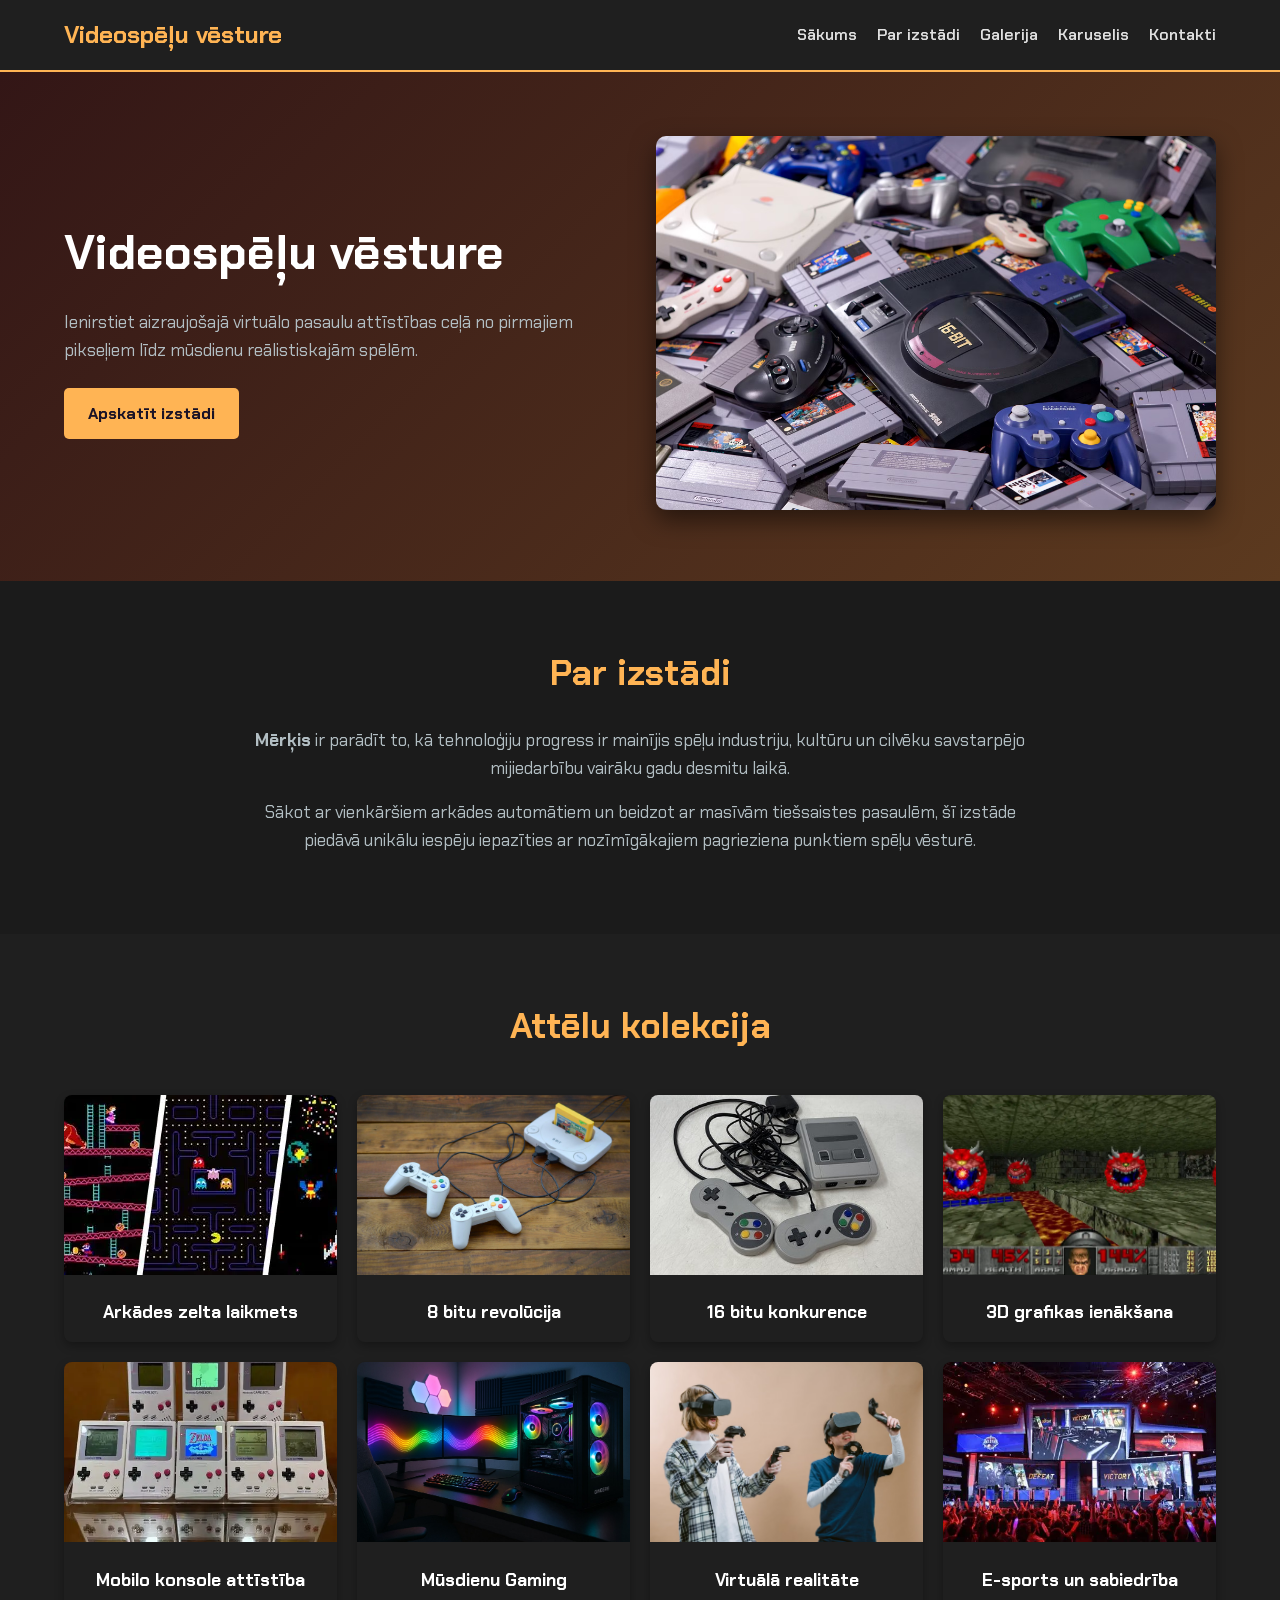
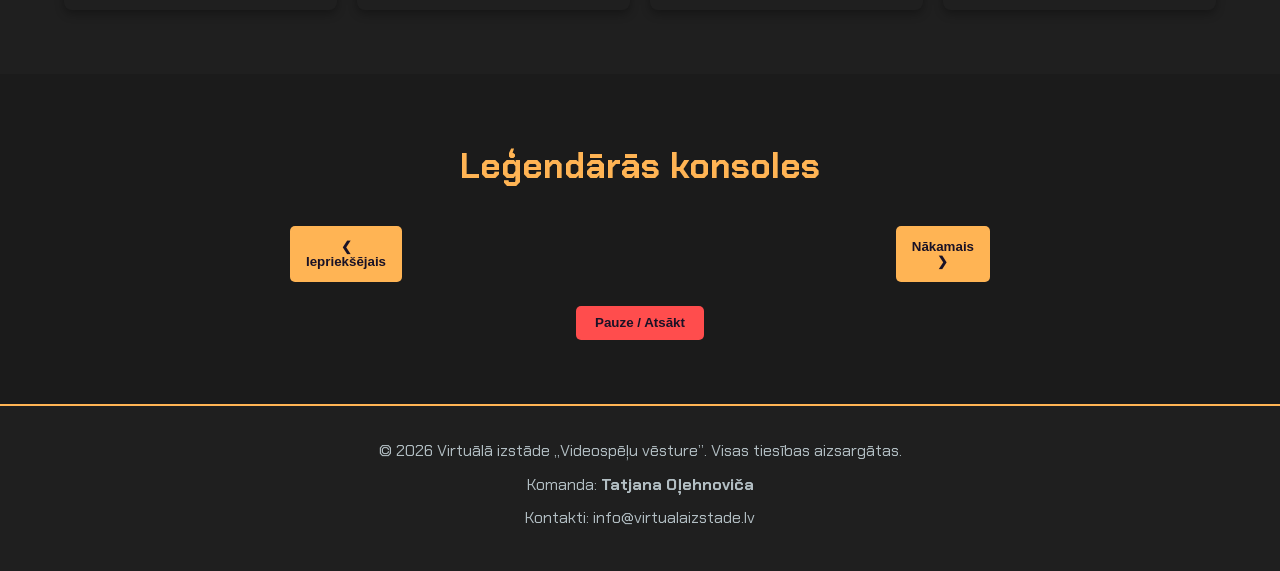
==== virtuala-izstade/index.html @ bfc1a2c0 "Add files via upload" ====
<!DOCTYPE html>
<html lang="lv">
<head>
    <meta charset="UTF-8">
    <meta name="viewport" content="width=device-width, initial-scale=1.0">
    <title>Videospēļu vēsture</title>
    <link rel="stylesheet" href="css/style.css">
    <link href="https://fonts.googleapis.com/css2?family=Chakra+Petch:ital,wght@0,300;0,400;0,500;0,600;0,700;1,300;1,400;1,500;1,600;1,700&display=swap" rel="stylesheet">
</head>
<body>

    <!-- Header -->
    <header>
        <div class="logo">Videospēļu vēsture</div>
        <nav>
            <ul>
                <li><a href="#home">Sākums</a></li>
                <li><a href="#about">Par izstādi</a></li>
                <li><a href="#gallery">Galerija</a></li>
                <li><a href="#carousel">Karuselis</a></li>
                <li><a href="#footer">Kontakti</a></li>
            </ul>
        </nav>
    </header>

    <main>
        <!-- Hero Section -->
        <section id="home" class="hero-section">
            <div class="hero-content">
                <h1>Videospēļu vēsture</h1>
                <p>Ienirstiet aizraujošajā virtuālo pasaulu attīstības ceļā no pirmajiem pikseļiem līdz mūsdienu reālistiskajām spēlēm.</p>
                <a href="#about" class="btn">Apskatīt izstādi</a>
            </div>
            <div class="hero-image">
                <img src="images/hero-games.jpg" alt="Videospēļu konsoles cauri gadu desmitiem">
            </div>
        </section>

        <!-- About -->
        <section id="about" class="about-section">
            <h2>Par izstādi</h2>
            <p><strong>Mērķis</strong> ir parādīt to, kā tehnoloģiju progress ir mainījis spēļu industriju, kultūru un cilvēku savstarpējo mijiedarbību vairāku gadu desmitu laikā.</p>
            <p>Sākot ar vienkāršiem arkādes automātiem un beidzot ar masīvām tiešsaistes pasaulēm, šī izstāde piedāvā unikālu iespēju iepazīties ar nozīmīgākajiem pagrieziena punktiem spēļu vēsturē.</p>
        </section>

        <!-- Gallery  -->
        <section id="gallery" class="gallery-section">
            <h2>Attēlu kolekcija</h2>
            <div class="gallery-grid">
                <article class="gallery-item">
                    <img src="images/image1.jpg" alt="Pirmie arkādes automāti">
                    <h3>Arkādes zelta laikmets</h3>
                </article>
                <article class="gallery-item">
                    <img src="images/image2.jpg" alt="Klasiskā 8 bitu konsole">
                    <h3>8 bitu revolūcija</h3>
                </article>
                <article class="gallery-item">
                    <img src="images/image3.jpg" alt="16 bitu ēras spēle">
                    <h3>16 bitu konkurence</h3>
                </article>
                <article class="gallery-item">
                    <img src="images/image4.jpg" alt="Pāreja uz 3D grafiku">
                    <h3>3D grafikas ienākšana</h3>
                </article>
                <article class="gallery-item">
                    <img src="images/image5.jpg" alt="Rokas spēļu konsoles">
                    <h3>Mobilo konsole attīstība</h3>
                </article>
                <article class="gallery-item">
                    <img src="images/image6.jpg" alt="Mūsdienu spēļu dators">
                    <h3>Mūsdienu Gaming</h3>
                </article>
                <article class="gallery-item">
                    <img src="images/image7.jpg" alt="Virtuālā realitāte VR">
                    <h3>Virtuālā realitāte</h3>
                </article>
                <article class="gallery-item">
                    <img src="images/image8.jpg" alt="E-sporta turnīrs">
                    <h3>E-sports un sabiedrība</h3>
                </article>
            </div>
        </section>

        <!-- Image Carousel -->
        <section id="carousel" class="carousel-section">
            <h2>Leģendārās konsoles</h2>
            <div class="carousel-container">
                <button class="carousel-btn prev-btn">&#10094; Iepriekšējais</button>
                <div class="carousel-track-container">
                    <div class="carousel-slide">
                        <img src="images/image-1.jpg" alt="Karuselis 1">
                        <p class="carousel-caption">1. leģendārā konsole / iekārta</p>
                    </div>
                    <div class="carousel-slide">
                        <img src="images/image-2.jpg" alt="Karuselis 2">
                        <p class="carousel-caption">2. leģendārā konsole / iekārta</p>
                    </div>
                    <div class="carousel-slide">
                        <img src="images/image-3.jpg" alt="Karuselis 3">
                        <p class="carousel-caption">3. leģendārā konsole / iekārta</p>
                    </div>
                    <div class="carousel-slide">
                        <img src="images/image-4.jpg" alt="Karuselis 4">
                        <p class="carousel-caption">4. leģendārā konsole / iekārta</p>
                    </div>
                    <div class="carousel-slide">
                        <img src="images/image-5.jpg" alt="Karuselis 5">
                        <p class="carousel-caption">5. leģendārā konsole / iekārta</p>
                    </div>
                </div>
                <button class="carousel-btn next-btn">Nākamais &#10095;</button>
            </div>
            <div class="carousel-controls">
                <button id="pause-play-btn">Pauze / Atsākt</button>
            </div>
        </section>
    </main>

    <!-- 2.6. Footer -->
    <footer id="footer">
        <p>&copy; 2026 Virtuālā izstāde „Videospēļu vēsture”. Visas tiesības aizsargātas.</p>
        <p>Komanda: <strong>Tatjana Oļehnoviča</strong> </p>
        <p>Kontakti: info@virtualaizstade.lv</p>
    </footer>

    <script src="js/script.js"></script>
</body>
</html>
---- virtuala-izstade/css/style.css ----
/* --- Box Model --- */
* {
    box-sizing: border-box;
    margin: 0;
    padding: 0;
}

body {
    font-family: 'Chakra Petch', sans-serif;
    background-color: #1b1b1b;
    color: #e0e0e0;
    line-height: 1.6;
}


h1, h2, .logo {
    font-family: 'Chakra Petch', sans-serif; 
}

/* --- Header (Flexbox) --- */
header {
    background-color: #1f1f1f;
    display: flex;
    justify-content: space-between;
    align-items: center;
    padding: 1rem 5%;
    position: sticky;
    top: 0;
    z-index: 1000;
    border-bottom: 2px solid #ffb454;
}

.logo {
    font-size: 1.5rem;
    font-weight: bold;
    color: #ffb454;
}

header nav ul {
    display: flex;
    list-style: none;
    gap: 20px;
}

header nav ul li a {
    color: #e0e0e0;
    text-decoration: none;
    font-weight: 600;
    transition: color 0.3s;
}

header nav ul li a:hover {
    color: #ffb454;
}

/* --- Hero Section (Flexbox) --- */
.hero-section {
    display: flex;
    align-items: center;
    justify-content: space-between;
    padding: 4rem 5%;
    background: linear-gradient(135deg, #331616, #5c3a1f);
    gap: 2rem;
}

.hero-content {
    flex: 1;
}

.hero-content h1 {
    font-size: 3rem;
    color: #ffffff;
    margin-bottom: 1rem;
}

.hero-content p {
    font-size: 1.1rem;
    margin-bottom: 1.5rem;
    color: #b2bec3;
}

.hero-image {
    flex: 1;
    text-align: center;
}

.hero-image img {
    max-width: 100%;
    height: auto;
    border-radius: 10px;
    box-shadow: 0 10px 25px rgba(0, 0, 0, 0.5);
}

.btn {
    display: inline-block;
    background-color: #ffb454;
    color: #1a1226;
    padding: 0.8rem 1.5rem;
    border-radius: 5px;
    text-decoration: none;
    font-weight: bold;
    transition: background-color 0.3s;
}

.btn:hover {
    background-color: #ff9c3a;
}

/* --- About --- */
.about-section {
    padding: 4rem 5%;
    text-align: center;
    max-width: 900px;
    margin: 0 auto;
}

.about-section h2 {
    font-size: 2.2rem;
    margin-bottom: 1.5rem;
    color: #ffb454;
}

.about-section p {
    margin-bottom: 1rem;
    font-size: 1.1rem;
    color: #b2bec3;
}

/* --- Gallery (Grid) --- */
.gallery-section {
    padding: 4rem 5%;
    background-color: #1f1f1f;
}

.gallery-section h2 {
    text-align: center;
    font-size: 2.2rem;
    margin-bottom: 2.5rem;
    color: #ffb454;
}

.gallery-grid {
    display: grid;
    grid-template-columns: repeat(auto-fit, minmax(250px, 1fr));
    gap: 20px;
}

.gallery-item {
    background-color: #1f1f1f;
    border-radius: 8px;
    overflow: hidden;
    box-shadow: 0 4px 10px rgba(0, 0, 0, 0.3);
    transition: transform 0.3s;
}

.gallery-item:hover {
    transform: translateY(-5px);
}

.gallery-item img {
    width: 100%;
    height: 180px;
    object-fit: cover;
}

.gallery-item h3 {
    padding: 1rem;
    font-size: 1.1rem;
    text-align: center;
    color: #ffffff;
}

/* --- Image Carousel --- */
.carousel-section {
    padding: 4rem 5%;
    text-align: center;
}

.carousel-section h2 {
    font-size: 2.2rem;
    margin-bottom: 2rem;
    color: #ffb454;
}

.carousel-container {
    display: flex;
    align-items: center;
    justify-content: center;
    gap: 15px;
    max-width: 700px;
    margin: 0 auto 1.5rem auto;
}

.carousel-track-container {
    overflow: hidden;
    width: 100%;
    border-radius: 8px;
    background-color: #1f1f1f;
    box-shadow: 0 4px 15px rgba(0, 0, 0, 0.4);
}

.carousel-slide {
    display: none; /* js: none => block */
    padding: 1rem;
}

.carousel-slide img {
    width: 100%;
    height: 350px;
    object-fit: cover;
    border-radius: 5px;
}

.carousel-caption {
    margin-top: 10px;
    font-size: 1.1rem;
    color: #e0e0e0;
}

.carousel-btn {
    background-color: #ffb454;
    color: #1a1226;
    border: none;
    padding: 0.8rem 1rem;
    cursor: pointer;
    font-weight: bold;
    border-radius: 5px;
    transition: background 0.3s;
}

.carousel-btn:hover {
    background-color: #ff9c3a;
}

.carousel-controls {
    margin-top: 1rem;
}

#pause-play-btn {
    background-color: #ff4d4d;
    color: #1a1226;
    border: none;
    padding: 0.6rem 1.2rem;
    border-radius: 5px;
    cursor: pointer;
    font-weight: bold;
    transition: background 0.3s;
}

#pause-play-btn:hover {
    background-color: #ff3333;
}

/* --- Footer --- */
footer {
    background-color: #1f1f1f;
    text-align: center;
    padding: 2rem 5%;
    border-top: 2px solid #ffb454;
    color: #b2bec3;
}

footer p {
    margin-bottom: 0.5rem;
}

/* --- Media Queries --- */
@media (max-width: 768px) {
    header {
        flex-direction: column;
        gap: 15px;
    }

    header nav ul {
        flex-wrap: wrap;
        justify-content: center;
        gap: 10px;
    }

    .hero-section {
        flex-direction: column;
        text-align: center;
        padding: 2rem 5%;
    }

    .hero-content h1 {
        font-size: 2.2rem;
    }

    .carousel-container {
        flex-direction: column;
    }

    .carousel-btn {
        width: 100%;
    }
}
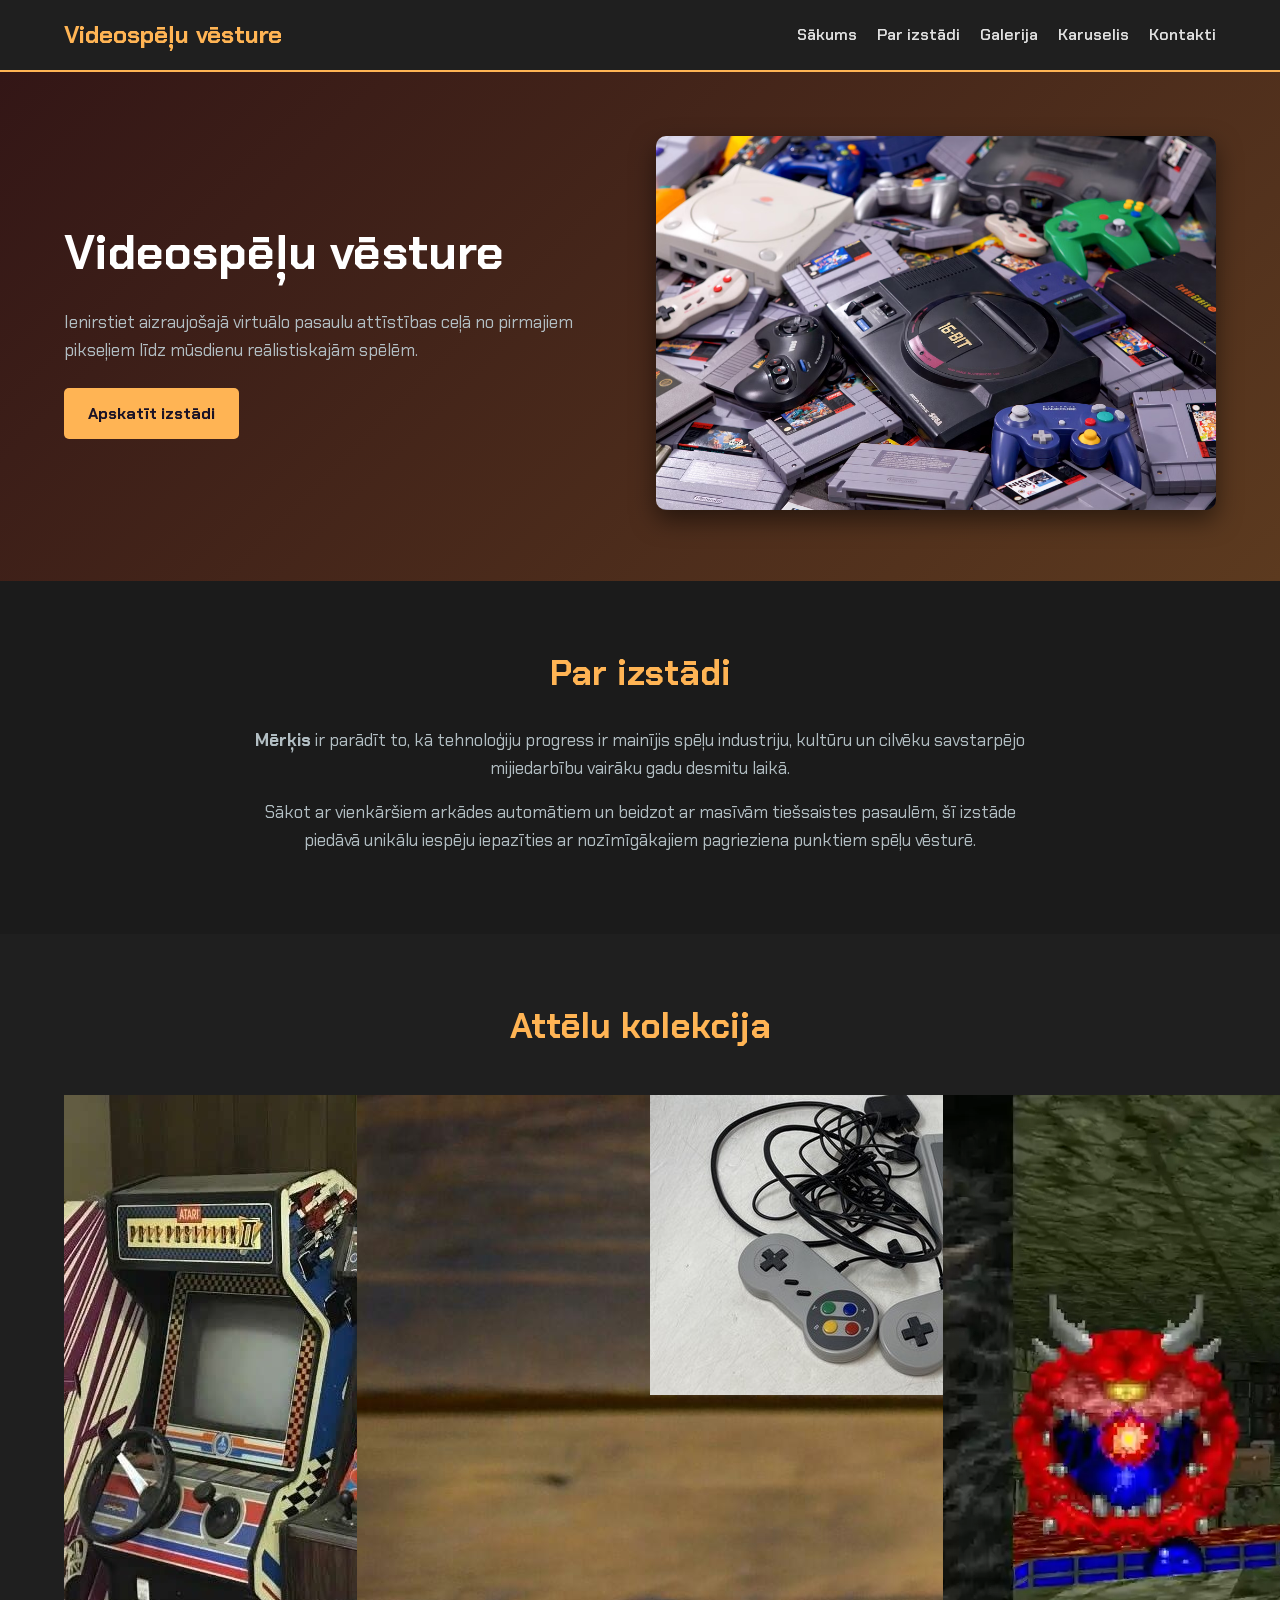
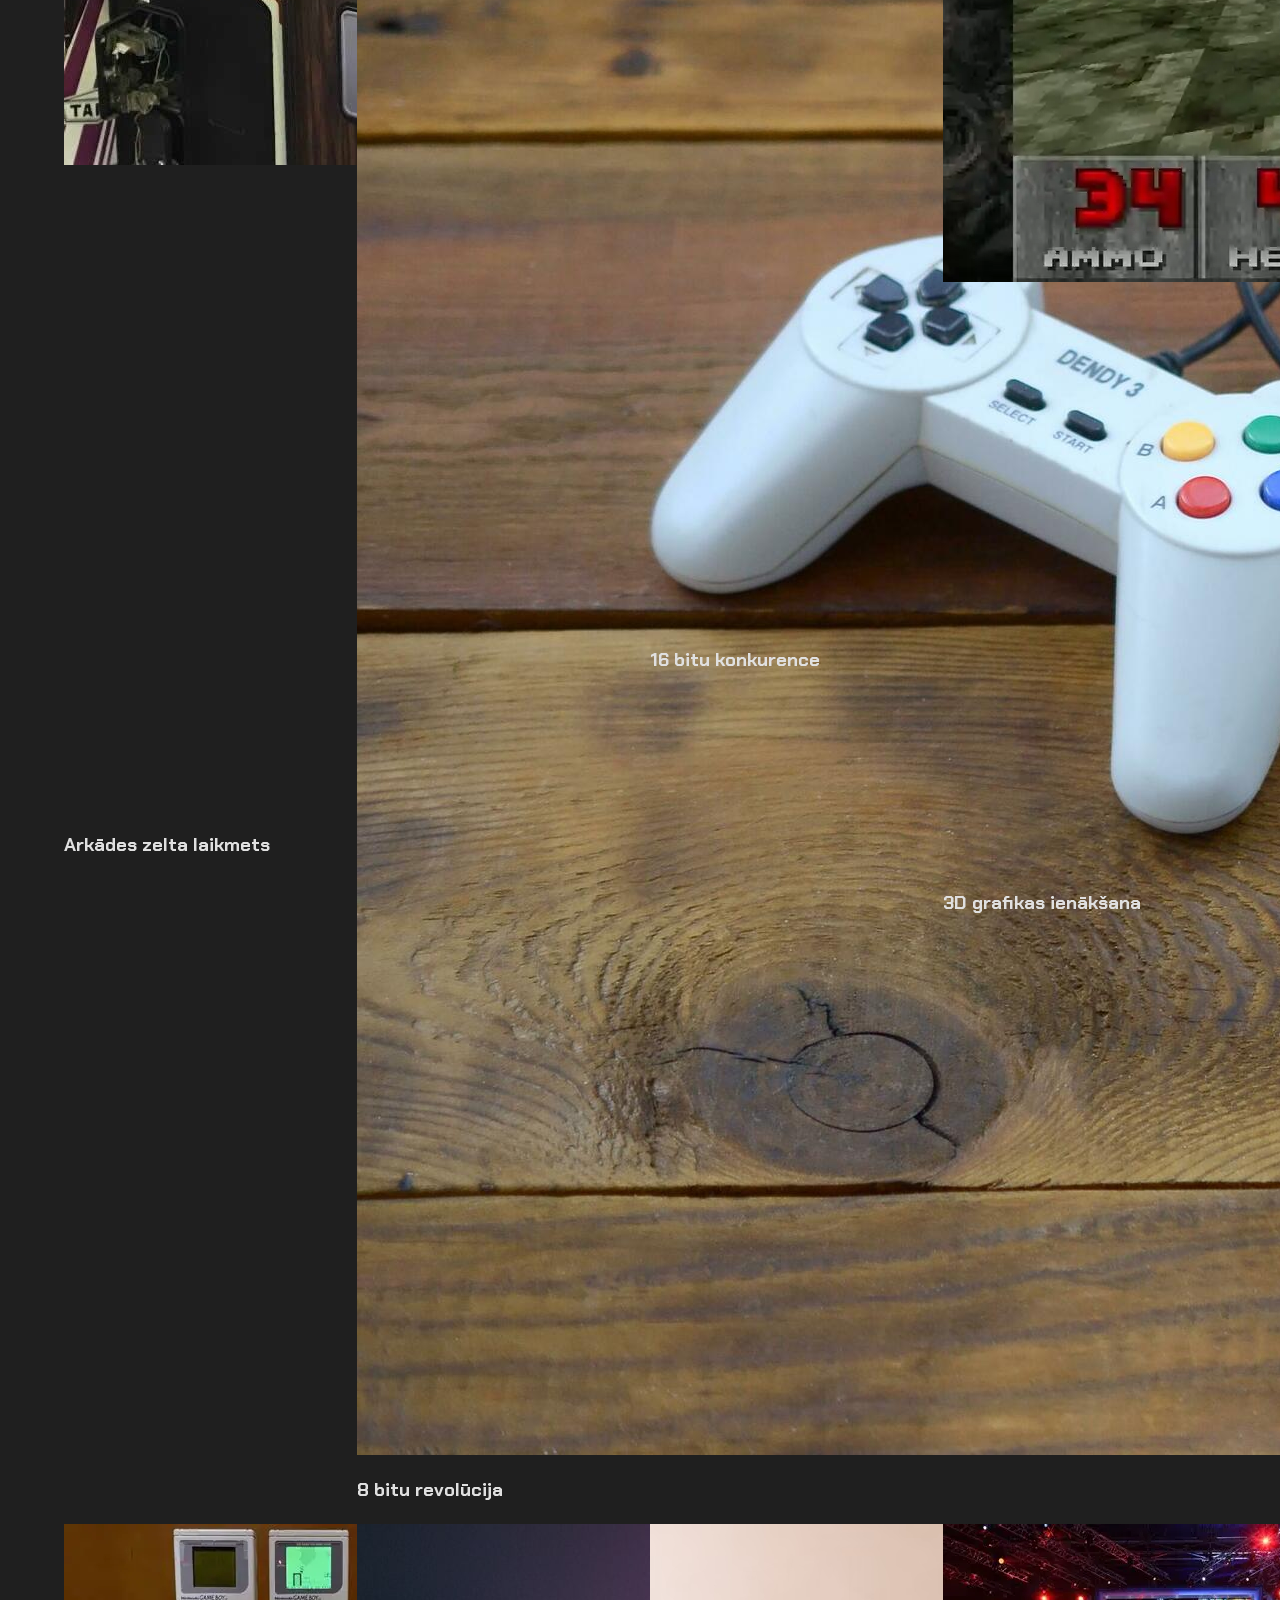
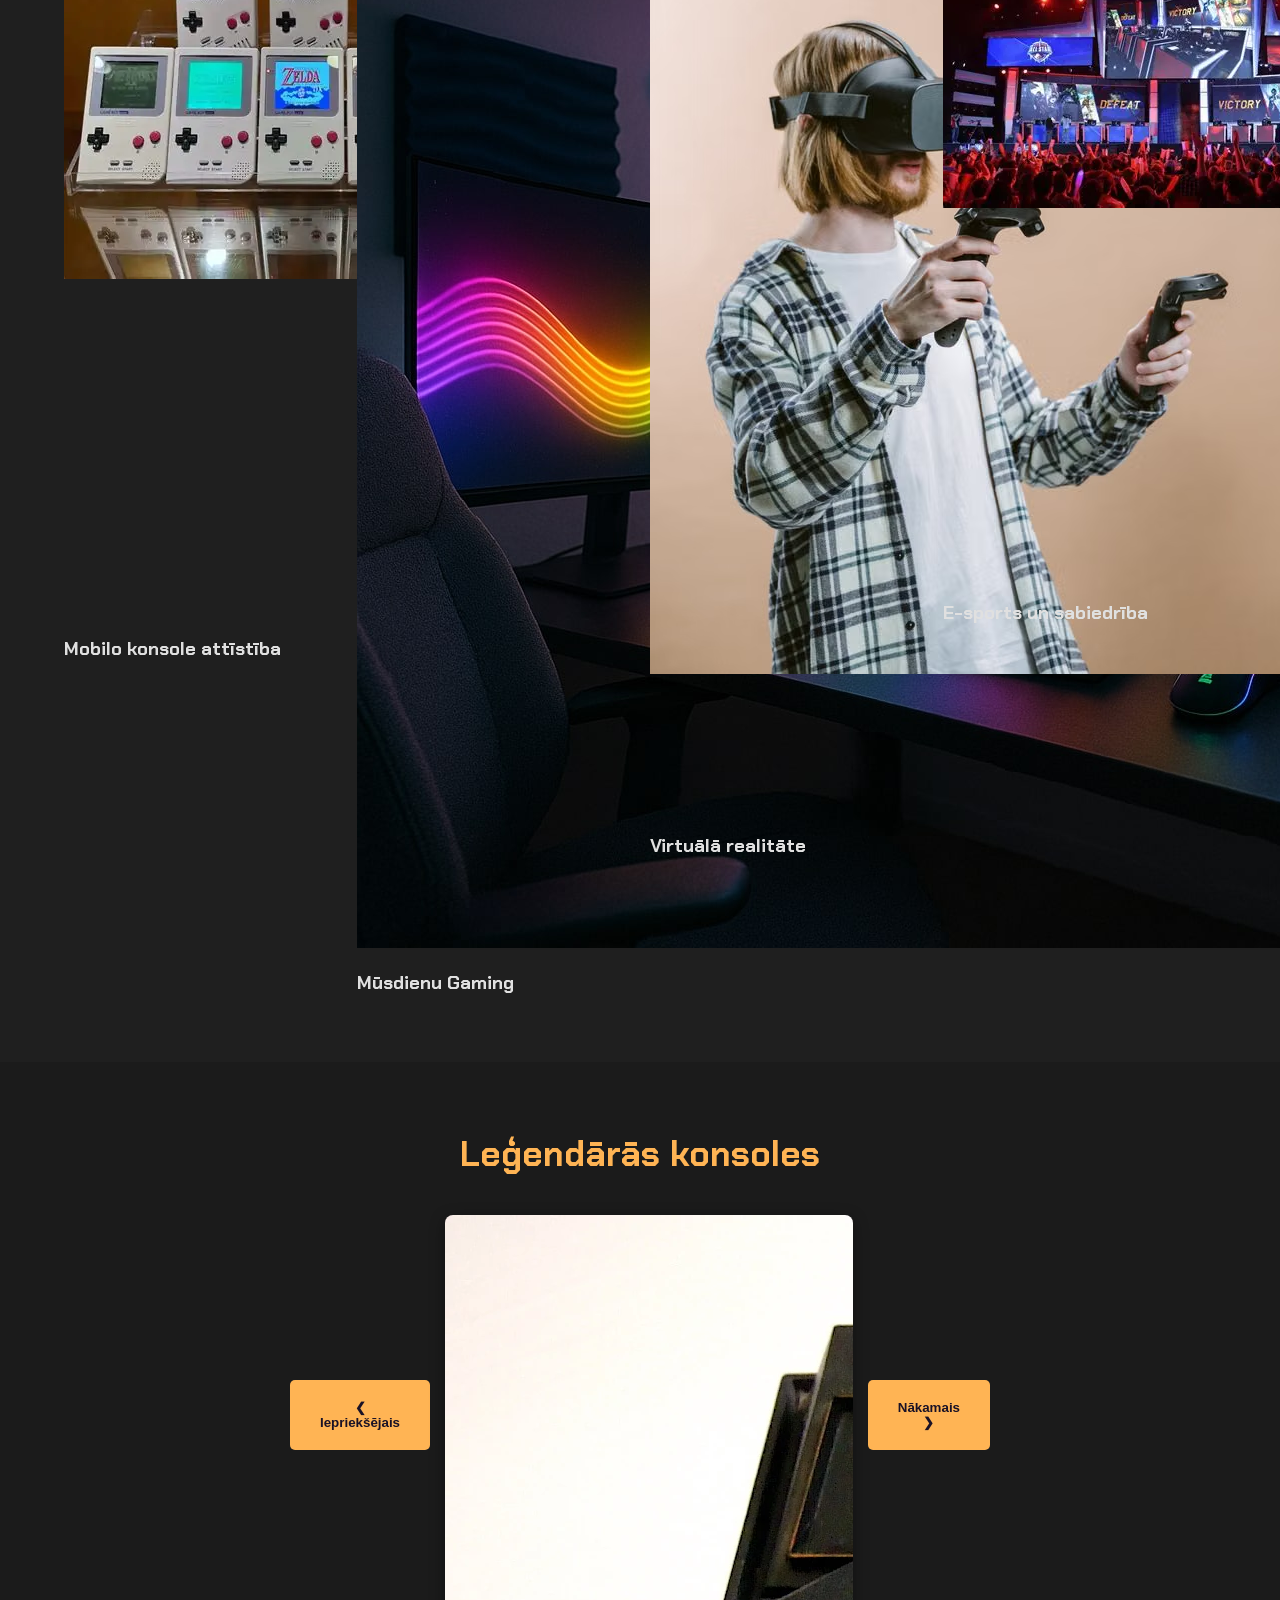
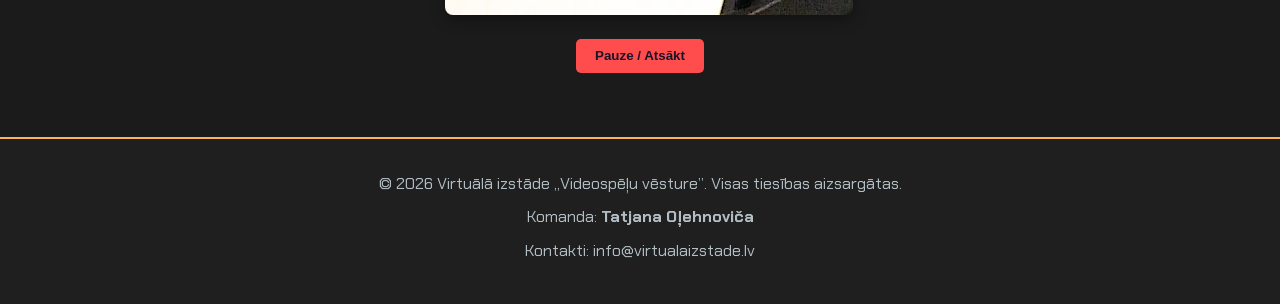
==== commit 3d2b6352: "konfliktu risināšana" ====
--- a/virtuala-izstade/index.html
+++ b/virtuala-izstade/index.html
@@ -1,129 +1,129 @@
-<!DOCTYPE html>
-<html lang="lv">
-<head>
-    <meta charset="UTF-8">
-    <meta name="viewport" content="width=device-width, initial-scale=1.0">
-    <title>Videospēļu vēsture</title>
-    <link rel="stylesheet" href="css/style.css">
-    <link href="https://fonts.googleapis.com/css2?family=Chakra+Petch:ital,wght@0,300;0,400;0,500;0,600;0,700;1,300;1,400;1,500;1,600;1,700&display=swap" rel="stylesheet">
-</head>
-<body>
-
-    <!-- Header -->
-    <header>
-        <div class="logo">Videospēļu vēsture</div>
-        <nav>
-            <ul>
-                <li><a href="#home">Sākums</a></li>
-                <li><a href="#about">Par izstādi</a></li>
-                <li><a href="#gallery">Galerija</a></li>
-                <li><a href="#carousel">Karuselis</a></li>
-                <li><a href="#footer">Kontakti</a></li>
-            </ul>
-        </nav>
-    </header>
-
-    <main>
-        <!-- Hero Section -->
-        <section id="home" class="hero-section">
-            <div class="hero-content">
-                <h1>Videospēļu vēsture</h1>
-                <p>Ienirstiet aizraujošajā virtuālo pasaulu attīstības ceļā no pirmajiem pikseļiem līdz mūsdienu reālistiskajām spēlēm.</p>
-                <a href="#about" class="btn">Apskatīt izstādi</a>
-            </div>
-            <div class="hero-image">
-                <img src="images/hero-games.jpg" alt="Videospēļu konsoles cauri gadu desmitiem">
-            </div>
-        </section>
-
-        <!-- About -->
-        <section id="about" class="about-section">
-            <h2>Par izstādi</h2>
-            <p><strong>Mērķis</strong> ir parādīt to, kā tehnoloģiju progress ir mainījis spēļu industriju, kultūru un cilvēku savstarpējo mijiedarbību vairāku gadu desmitu laikā.</p>
-            <p>Sākot ar vienkāršiem arkādes automātiem un beidzot ar masīvām tiešsaistes pasaulēm, šī izstāde piedāvā unikālu iespēju iepazīties ar nozīmīgākajiem pagrieziena punktiem spēļu vēsturē.</p>
-        </section>
-
-        <!-- Gallery  -->
-        <section id="gallery" class="gallery-section">
-            <h2>Attēlu kolekcija</h2>
-            <div class="gallery-grid">
-                <article class="gallery-item">
-                    <img src="images/image1.jpg" alt="Pirmie arkādes automāti">
-                    <h3>Arkādes zelta laikmets</h3>
-                </article>
-                <article class="gallery-item">
-                    <img src="images/image2.jpg" alt="Klasiskā 8 bitu konsole">
-                    <h3>8 bitu revolūcija</h3>
-                </article>
-                <article class="gallery-item">
-                    <img src="images/image3.jpg" alt="16 bitu ēras spēle">
-                    <h3>16 bitu konkurence</h3>
-                </article>
-                <article class="gallery-item">
-                    <img src="images/image4.jpg" alt="Pāreja uz 3D grafiku">
-                    <h3>3D grafikas ienākšana</h3>
-                </article>
-                <article class="gallery-item">
-                    <img src="images/image5.jpg" alt="Rokas spēļu konsoles">
-                    <h3>Mobilo konsole attīstība</h3>
-                </article>
-                <article class="gallery-item">
-                    <img src="images/image6.jpg" alt="Mūsdienu spēļu dators">
-                    <h3>Mūsdienu Gaming</h3>
-                </article>
-                <article class="gallery-item">
-                    <img src="images/image7.jpg" alt="Virtuālā realitāte VR">
-                    <h3>Virtuālā realitāte</h3>
-                </article>
-                <article class="gallery-item">
-                    <img src="images/image8.jpg" alt="E-sporta turnīrs">
-                    <h3>E-sports un sabiedrība</h3>
-                </article>
-            </div>
-        </section>
-
-        <!-- Image Carousel -->
-        <section id="carousel" class="carousel-section">
-            <h2>Leģendārās konsoles</h2>
-            <div class="carousel-container">
-                <button class="carousel-btn prev-btn">&#10094; Iepriekšējais</button>
-                <div class="carousel-track-container">
-                    <div class="carousel-slide">
-                        <img src="images/image-1.jpg" alt="Karuselis 1">
-                        <p class="carousel-caption">1. leģendārā konsole / iekārta</p>
-                    </div>
-                    <div class="carousel-slide">
-                        <img src="images/image-2.jpg" alt="Karuselis 2">
-                        <p class="carousel-caption">2. leģendārā konsole / iekārta</p>
-                    </div>
-                    <div class="carousel-slide">
-                        <img src="images/image-3.jpg" alt="Karuselis 3">
-                        <p class="carousel-caption">3. leģendārā konsole / iekārta</p>
-                    </div>
-                    <div class="carousel-slide">
-                        <img src="images/image-4.jpg" alt="Karuselis 4">
-                        <p class="carousel-caption">4. leģendārā konsole / iekārta</p>
-                    </div>
-                    <div class="carousel-slide">
-                        <img src="images/image-5.jpg" alt="Karuselis 5">
-                        <p class="carousel-caption">5. leģendārā konsole / iekārta</p>
-                    </div>
-                </div>
-                <button class="carousel-btn next-btn">Nākamais &#10095;</button>
-            </div>
-            <div class="carousel-controls">
-                <button id="pause-play-btn">Pauze / Atsākt</button>
-            </div>
-        </section>
-    </main>
-
-    <!-- 2.6. Footer -->
-    <footer id="footer">
-        <p>&copy; 2026 Virtuālā izstāde „Videospēļu vēsture”. Visas tiesības aizsargātas.</p>
-        <p>Komanda: <strong>Tatjana Oļehnoviča</strong> </p>
-        <p>Kontakti: info@virtualaizstade.lv</p>
-    </footer>
-
-    <script src="js/script.js"></script>
-</body>
+<!DOCTYPE html>
+<html lang="lv">
+<head>
+    <meta charset="UTF-8">
+    <meta name="viewport" content="width=device-width, initial-scale=1.0">
+    <title>Videospēļu vēsture</title>
+    <link rel="stylesheet" href="css/style.css">
+    <link href="https://fonts.googleapis.com/css2?family=Chakra+Petch:ital,wght@0,300;0,400;0,500;0,600;0,700;1,300;1,400;1,500;1,600;1,700&display=swap" rel="stylesheet">
+</head>
+<body>
+
+    <!-- Header -->
+    <header>
+        <div class="logo">Videospēļu vēsture</div>
+        <nav>
+            <ul>
+                <li><a href="#home">Sākums</a></li>
+                <li><a href="#about">Par izstādi</a></li>
+                <li><a href="#gallery">Galerija</a></li>
+                <li><a href="#carousel">Karuselis</a></li>
+                <li><a href="#footer">Kontakti</a></li>
+            </ul>
+        </nav>
+    </header>
+
+    <main>
+        <!-- Hero Section -->
+        <section id="home" class="hero-section">
+            <div class="hero-content">
+                <h1>Videospēļu vēsture</h1>
+                <p>Ienirstiet aizraujošajā virtuālo pasaulu attīstības ceļā no pirmajiem pikseļiem līdz mūsdienu reālistiskajām spēlēm.</p>
+                <a href="#about" class="btn">Apskatīt izstādi</a>
+            </div>
+            <div class="hero-image">
+                <img src="images/hero-games.jpg" alt="Videospēļu konsoles cauri gadu desmitiem">
+            </div>
+        </section>
+
+        <!-- About -->
+        <section id="about" class="about-section">
+            <h2>Par izstādi</h2>
+            <p><strong>Mērķis</strong> ir parādīt to, kā tehnoloģiju progress ir mainījis spēļu industriju, kultūru un cilvēku savstarpējo mijiedarbību vairāku gadu desmitu laikā.</p>
+            <p>Sākot ar vienkāršiem arkādes automātiem un beidzot ar masīvām tiešsaistes pasaulēm, šī izstāde piedāvā unikālu iespēju iepazīties ar nozīmīgākajiem pagrieziena punktiem spēļu vēsturē.</p>
+        </section>
+
+        <!-- Gallery  -->
+        <section id="gallery" class="gallery-section">
+            <h2>Attēlu kolekcija</h2>
+            <div class="gallery-grid">
+                <article class="gallery-item">
+                    <img src="images/image1.jpg" alt="Pirmie arkādes automāti">
+                    <h3>Arkādes zelta laikmets</h3>
+                </article>
+                <article class="gallery-item">
+                    <img src="images/image2.jpg" alt="Klasiskā 8 bitu konsole">
+                    <h3>8 bitu revolūcija</h3>
+                </article>
+                <article class="gallery-item">
+                    <img src="images/image3.jpg" alt="16 bitu ēras spēle">
+                    <h3>16 bitu konkurence</h3>
+                </article>
+                <article class="gallery-item">
+                    <img src="images/image4.jpg" alt="Pāreja uz 3D grafiku">
+                    <h3>3D grafikas ienākšana</h3>
+                </article>
+                <article class="gallery-item">
+                    <img src="images/image5.jpg" alt="Rokas spēļu konsoles">
+                    <h3>Mobilo konsole attīstība</h3>
+                </article>
+                <article class="gallery-item">
+                    <img src="images/image6.jpg" alt="Mūsdienu spēļu dators">
+                    <h3>Mūsdienu Gaming</h3>
+                </article>
+                <article class="gallery-item">
+                    <img src="images/image7.jpg" alt="Virtuālā realitāte VR">
+                    <h3>Virtuālā realitāte</h3>
+                </article>
+                <article class="gallery-item">
+                    <img src="images/image8.jpg" alt="E-sporta turnīrs">
+                    <h3>E-sports un sabiedrība</h3>
+                </article>
+            </div>
+        </section>
+
+        <!-- Image Carousel -->
+        <section id="carousel" class="carousel-section">
+            <h2>Leģendārās konsoles</h2>
+            <div class="carousel-container">
+                <button class="carousel-btn prev-btn">&#10094; Iepriekšējais</button>
+                <div class="carousel-track-container">
+                    <div class="carousel-slide">
+                        <img src="images/image-1.jpg" alt="Karuselis 1">
+                        <p class="carousel-caption">1. leģendārā konsole / iekārta</p>
+                    </div>
+                    <div class="carousel-slide">
+                        <img src="images/image-2.jpg" alt="Karuselis 2">
+                        <p class="carousel-caption">2. leģendārā konsole / iekārta</p>
+                    </div>
+                    <div class="carousel-slide">
+                        <img src="images/image-3.jpg" alt="Karuselis 3">
+                        <p class="carousel-caption">3. leģendārā konsole / iekārta</p>
+                    </div>
+                    <div class="carousel-slide">
+                        <img src="images/image-4.jpg" alt="Karuselis 4">
+                        <p class="carousel-caption">4. leģendārā konsole / iekārta</p>
+                    </div>
+                    <div class="carousel-slide">
+                        <img src="images/image-5.jpg" alt="Karuselis 5">
+                        <p class="carousel-caption">5. leģendārā konsole / iekārta</p>
+                    </div>
+                </div>
+                <button class="carousel-btn next-btn">Nākamais &#10095;</button>
+            </div>
+            <div class="carousel-controls">
+                <button id="pause-play-btn">Pauze / Atsākt</button>
+            </div>
+        </section>
+    </main>
+
+    <!-- 2.6. Footer -->
+    <footer id="footer">
+        <p>&copy; 2026 Virtuālā izstāde „Videospēļu vēsture”. Visas tiesības aizsargātas.</p>
+        <p>Komanda: <strong>Tatjana Oļehnoviča</strong> </p>
+        <p>Kontakti: info@virtualaizstade.lv</p>
+    </footer>
+
+    <script src="js/script.js"></script>
+</body>
 </html>
--- a/virtuala-izstade/css/style.css
+++ b/virtuala-izstade/css/style.css
@@ -1,297 +1,330 @@
-/* --- Box Model --- */
-* {
-    box-sizing: border-box;
-    margin: 0;
-    padding: 0;
-}
-
-body {
-    font-family: 'Chakra Petch', sans-serif;
-    background-color: #1b1b1b;
-    color: #e0e0e0;
-    line-height: 1.6;
-}
-
-
-h1, h2, .logo {
-    font-family: 'Chakra Petch', sans-serif; 
-}
-
-/* --- Header (Flexbox) --- */
-header {
-    background-color: #1f1f1f;
-    display: flex;
-    justify-content: space-between;
-    align-items: center;
-    padding: 1rem 5%;
-    position: sticky;
-    top: 0;
-    z-index: 1000;
-    border-bottom: 2px solid #ffb454;
-}
-
-.logo {
-    font-size: 1.5rem;
-    font-weight: bold;
-    color: #ffb454;
-}
-
-header nav ul {
-    display: flex;
-    list-style: none;
-    gap: 20px;
-}
-
-header nav ul li a {
-    color: #e0e0e0;
-    text-decoration: none;
-    font-weight: 600;
-    transition: color 0.3s;
-}
-
-header nav ul li a:hover {
-    color: #ffb454;
-}
-
-/* --- Hero Section (Flexbox) --- */
-.hero-section {
-    display: flex;
-    align-items: center;
-    justify-content: space-between;
-    padding: 4rem 5%;
-    background: linear-gradient(135deg, #331616, #5c3a1f);
-    gap: 2rem;
-}
-
-.hero-content {
-    flex: 1;
-}
-
-.hero-content h1 {
-    font-size: 3rem;
-    color: #ffffff;
-    margin-bottom: 1rem;
-}
-
-.hero-content p {
-    font-size: 1.1rem;
-    margin-bottom: 1.5rem;
-    color: #b2bec3;
-}
-
-.hero-image {
-    flex: 1;
-    text-align: center;
-}
-
-.hero-image img {
-    max-width: 100%;
-    height: auto;
-    border-radius: 10px;
-    box-shadow: 0 10px 25px rgba(0, 0, 0, 0.5);
-}
-
-.btn {
-    display: inline-block;
-    background-color: #ffb454;
-    color: #1a1226;
-    padding: 0.8rem 1.5rem;
-    border-radius: 5px;
-    text-decoration: none;
-    font-weight: bold;
-    transition: background-color 0.3s;
-}
-
-.btn:hover {
-    background-color: #ff9c3a;
-}
-
-/* --- About --- */
-.about-section {
-    padding: 4rem 5%;
-    text-align: center;
-    max-width: 900px;
-    margin: 0 auto;
-}
-
-.about-section h2 {
-    font-size: 2.2rem;
-    margin-bottom: 1.5rem;
-    color: #ffb454;
-}
-
-.about-section p {
-    margin-bottom: 1rem;
-    font-size: 1.1rem;
-    color: #b2bec3;
-}
-
-/* --- Gallery (Grid) --- */
-.gallery-section {
-    padding: 4rem 5%;
-    background-color: #1f1f1f;
-}
-
-.gallery-section h2 {
-    text-align: center;
-    font-size: 2.2rem;
-    margin-bottom: 2.5rem;
-    color: #ffb454;
-}
-
-.gallery-grid {
-    display: grid;
-    grid-template-columns: repeat(auto-fit, minmax(250px, 1fr));
-    gap: 20px;
-}
-
-.gallery-item {
-    background-color: #1f1f1f;
-    border-radius: 8px;
-    overflow: hidden;
-    box-shadow: 0 4px 10px rgba(0, 0, 0, 0.3);
-    transition: transform 0.3s;
-}
-
-.gallery-item:hover {
-    transform: translateY(-5px);
-}
-
-.gallery-item img {
-    width: 100%;
-    height: 180px;
-    object-fit: cover;
-}
-
-.gallery-item h3 {
-    padding: 1rem;
-    font-size: 1.1rem;
-    text-align: center;
-    color: #ffffff;
-}
-
-/* --- Image Carousel --- */
-.carousel-section {
-    padding: 4rem 5%;
-    text-align: center;
-}
-
-.carousel-section h2 {
-    font-size: 2.2rem;
-    margin-bottom: 2rem;
-    color: #ffb454;
-}
-
-.carousel-container {
-    display: flex;
-    align-items: center;
-    justify-content: center;
-    gap: 15px;
-    max-width: 700px;
-    margin: 0 auto 1.5rem auto;
-}
-
-.carousel-track-container {
-    overflow: hidden;
-    width: 100%;
-    border-radius: 8px;
-    background-color: #1f1f1f;
-    box-shadow: 0 4px 15px rgba(0, 0, 0, 0.4);
-}
-
-.carousel-slide {
-    display: none; /* js: none => block */
-    padding: 1rem;
-}
-
-.carousel-slide img {
-    width: 100%;
-    height: 350px;
-    object-fit: cover;
-    border-radius: 5px;
-}
-
-.carousel-caption {
-    margin-top: 10px;
-    font-size: 1.1rem;
-    color: #e0e0e0;
-}
-
-.carousel-btn {
-    background-color: #ffb454;
-    color: #1a1226;
-    border: none;
-    padding: 0.8rem 1rem;
-    cursor: pointer;
-    font-weight: bold;
-    border-radius: 5px;
-    transition: background 0.3s;
-}
-
-.carousel-btn:hover {
-    background-color: #ff9c3a;
-}
-
-.carousel-controls {
-    margin-top: 1rem;
-}
-
-#pause-play-btn {
-    background-color: #ff4d4d;
-    color: #1a1226;
-    border: none;
-    padding: 0.6rem 1.2rem;
-    border-radius: 5px;
-    cursor: pointer;
-    font-weight: bold;
-    transition: background 0.3s;
-}
-
-#pause-play-btn:hover {
-    background-color: #ff3333;
-}
-
-/* --- Footer --- */
-footer {
-    background-color: #1f1f1f;
-    text-align: center;
-    padding: 2rem 5%;
-    border-top: 2px solid #ffb454;
-    color: #b2bec3;
-}
-
-footer p {
-    margin-bottom: 0.5rem;
-}
-
-/* --- Media Queries --- */
-@media (max-width: 768px) {
-    header {
-        flex-direction: column;
-        gap: 15px;
-    }
-
-    header nav ul {
-        flex-wrap: wrap;
-        justify-content: center;
-        gap: 10px;
-    }
-
-    .hero-section {
-        flex-direction: column;
-        text-align: center;
-        padding: 2rem 5%;
-    }
-
-    .hero-content h1 {
-        font-size: 2.2rem;
-    }
-
-    .carousel-container {
-        flex-direction: column;
-    }
-
-    .carousel-btn {
-        width: 100%;
-    }
+/* --- Box Model --- */
+* {
+    box-sizing: border-box;
+    margin: 0;
+    padding: 0;
+}
+
+body {
+    font-family: 'Chakra Petch', sans-serif;
+    background-color: #1b1b1b;
+    color: #e0e0e0;
+    line-height: 1.6;
+}
+
+
+h1, h2, .logo {
+    font-family: 'Chakra Petch', sans-serif; 
+}
+
+/* --- Header (Flexbox) --- */
+header {
+    background-color: #1f1f1f;
+    display: flex;
+    justify-content: space-between;
+    align-items: center;
+    padding: 1rem 5%;
+    position: sticky;
+    top: 0;
+    z-index: 1000;
+    border-bottom: 2px solid #ffb454;
+}
+
+.logo {
+    font-size: 1.5rem;
+    font-weight: bold;
+    color: #ffb454;
+}
+
+header nav ul {
+    display: flex;
+    list-style: none;
+    gap: 20px;
+}
+
+header nav ul li a {
+    color: #e0e0e0;
+    text-decoration: none;
+    font-weight: 600;
+    transition: color 0.3s;
+}
+
+header nav ul li a:hover {
+    color: #ffb454;
+}
+
+/* --- Hero Section (Flexbox) --- */
+.hero-section {
+    display: flex;
+    align-items: center;
+    justify-content: space-between;
+    padding: 4rem 5%;
+    background: linear-gradient(135deg, #331616, #5c3a1f);
+    gap: 2rem;
+}
+
+.hero-content {
+    flex: 1;
+}
+
+.hero-content h1 {
+    font-size: 3rem;
+    color: #ffffff;
+    margin-bottom: 1rem;
+}
+
+.hero-content p {
+    font-size: 1.1rem;
+    margin-bottom: 1.5rem;
+    color: #b2bec3;
+}
+
+.hero-image {
+    flex: 1;
+    text-align: center;
+}
+
+.hero-image img {
+    max-width: 100%;
+    height: auto;
+    border-radius: 10px;
+    box-shadow: 0 10px 25px rgba(0, 0, 0, 0.5);
+}
+
+.btn {
+    display: inline-block;
+    background-color: #ffb454;
+    color: #1a1226;
+    padding: 0.8rem 1.5rem;
+    border-radius: 5px;
+    text-decoration: none;
+    font-weight: bold;
+    transition: background-color 0.3s;
+}
+
+.btn:hover {
+    background-color: #ff9c3a;
+}
+
+/* --- About --- */
+.about-section {
+    padding: 4rem 5%;
+    text-align: center;
+    max-width: 900px;
+    margin: 0 auto;
+}
+
+.about-section h2 {
+    font-size: 2.2rem;
+    margin-bottom: 1.5rem;
+    color: #ffb454;
+}
+
+.about-section p {
+    margin-bottom: 1rem;
+    font-size: 1.1rem;
+    color: #b2bec3;
+}
+
+/* --- Gallery (Grid) --- */
+.gallery-section {
+    padding: 4rem 5%;
+    background-color: #1f1f1f;
+}
+
+.gallery-section h2 {
+    text-align: center;
+    font-size: 2.2rem;
+    margin-bottom: 2.5rem;
+    color: #ffb454;
+}
+
+.gallery-grid {
+    display: grid;
+    grid-template-columns: repeat(auto-fit, minmax(250px, 1fr));
+    gap: 20px;
+}
+
+.gallery-item {
+    display: grid;
+    grid-template-columns: repeat(auto-fit, minmax(250px, 1fr));
+    gap: 20px;
+}
+
+.gallery-item article {
+    background-color: #1f1f1f;
+    border-radius: 8px;
+    overflow: hidden;
+    box-shadow: 0 4px 10px rgba(0, 0, 0, 0.3);
+    transition: transform 0.3s;
+    text-align: center;
+}
+
+.gallery-item article:hover {
+    transform: translateY(-5px);
+}
+
+.gallery-item article img {
+    width: 100%;
+    height: 180px;
+    object-fit: cover;
+    display: block;
+}
+
+.gallery-item article h3 {
+    padding: 1rem;
+    font-size: 1.1rem;
+    color: #ffffff;
+}
+
+/* --- Image Carousel --- */
+.carousel-section {
+    padding: 4rem 5%;
+    text-align: center;
+}
+
+.carousel-section h2 {
+    font-size: 2.2rem;
+    margin-bottom: 2rem;
+    color: #ffb454;
+}
+
+.carousel-container {
+    display: flex;
+    align-items: center;
+    justify-content: center;
+    gap: 15px;
+    max-width: 700px;
+    margin: 0 auto 1.5rem auto;
+}
+
+
+.carousel-track-container {
+    position: relative;
+    width: 100%;
+    max-width: 700px;
+    height: 400px;
+    margin: 0 auto;
+    overflow: hidden;
+    border-radius: 8px;
+    background-color: #1f1f1f;
+    box-shadow: 0 4px 15px rgba(0, 0, 0, 0.4);
+}
+
+
+.carousel-slide {
+    position: relative;
+    width: 100%;
+    height: 100%;
+}
+
+.carousel-slide > div {
+    position: absolute;
+    top: 0;
+    left: 0;
+    width: 100%;
+    height: 100%;
+    opacity: 0;
+    transition: opacity 0.8s ease-in-out;
+    pointer-events: none;
+}
+
+.carousel-slide > div.active {
+    opacity: 1;
+    pointer-events: auto;
+}
+
+.carousel-slide > div img {
+    width: 100%;
+    height: 330px;
+    object-fit: cover;
+    display: block;
+}
+
+.carousel-caption {
+    padding: 15px;
+    text-align: center;
+    font-size: 1.1rem;
+    color: #e0e0e0;
+    background-color: #1f1f1f;
+    margin: 0;
+}
+
+.carousel-btn {
+    background-color: #ffb454;
+    color: #1a1226;
+    border: none;
+    padding: 20px 30px;
+    cursor: pointer;
+    font-weight: bold;
+    border-radius: 5px;
+    transition: background 0.3s;
+}
+
+.carousel-btn:hover {
+    background-color: #ff9c3a;
+}
+
+.carousel-controls {
+    margin-top: 1rem;
+}
+
+#pause-play-btn {
+    background-color: #ff4d4d;
+    color: #1a1226;
+    border: none;
+    padding: 0.6rem 1.2rem;
+    border-radius: 5px;
+    cursor: pointer;
+    font-weight: bold;
+    transition: background-color 0.3s;
+}
+
+#pause-play-btn:hover {
+    background-color: #ff3333;
+}
+
+/* --- Footer --- */
+footer {
+    background-color: #1f1f1f;
+    text-align: center;
+    padding: 2rem 5%;
+    border-top: 2px solid #ffb454;
+    color: #b2bec3;
+}
+
+footer p {
+    margin-bottom: 0.5rem;
+}
+
+/* --- Media Queries --- */
+@media (max-width: 768px) {
+    header {
+        flex-direction: column;
+        gap: 15px;
+    }
+
+    header nav ul {
+        flex-wrap: wrap;
+        justify-content: center;
+        gap: 10px;
+    }
+
+    .hero-section {
+        flex-direction: column;
+        text-align: center;
+        padding: 2rem 5%;
+    }
+
+    .hero-content h1 {
+        font-size: 2.2rem;
+    }
+
+    .carousel-container {
+        flex-direction: column;
+    }
+
+    .carousel-btn {
+        width: 100%;
+    }
 }
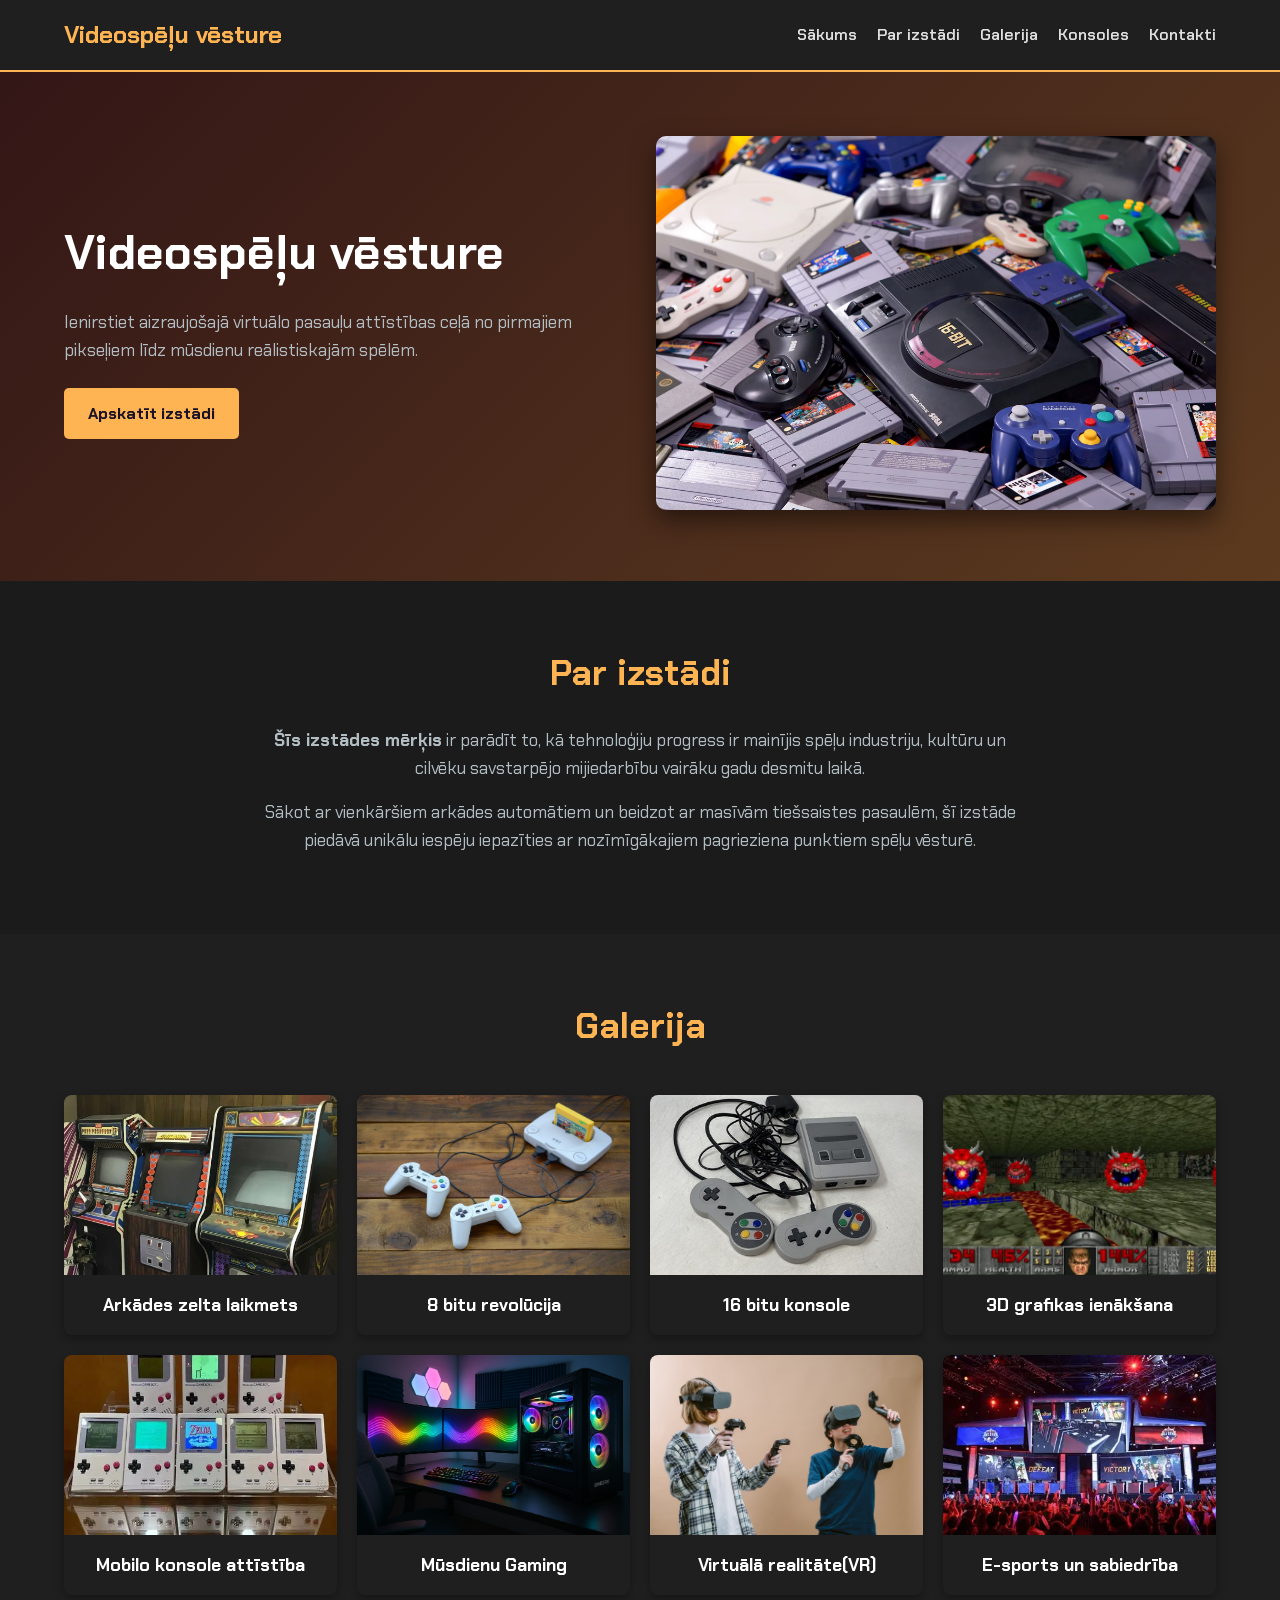
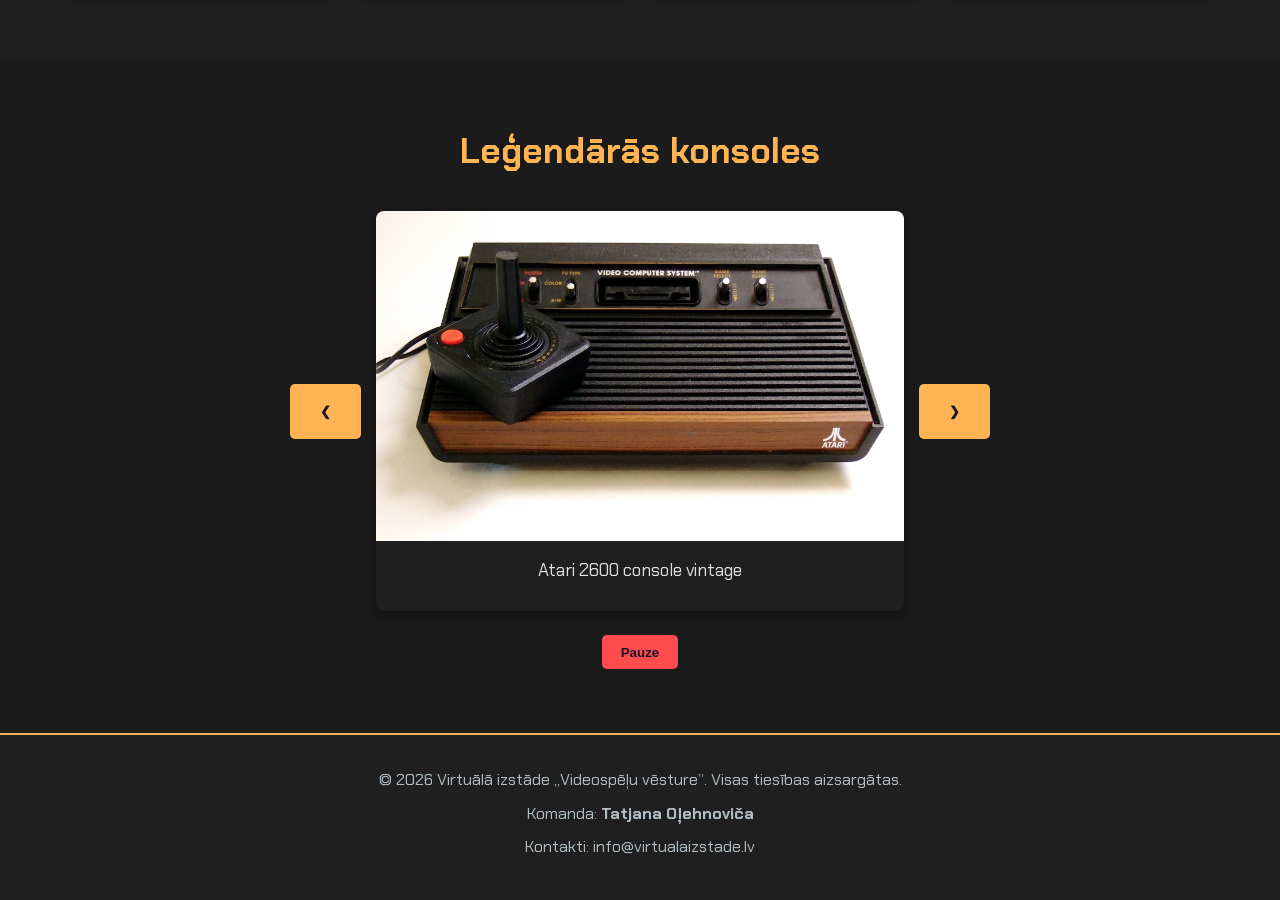
==== commit ee0a6401: "uzlaboti konflikti un kļūdas" ====
--- a/virtuala-izstade/index.html
+++ b/virtuala-izstade/index.html
@@ -17,7 +17,7 @@
                 <li><a href="#home">Sākums</a></li>
                 <li><a href="#about">Par izstādi</a></li>
                 <li><a href="#gallery">Galerija</a></li>
-                <li><a href="#carousel">Karuselis</a></li>
+                <li><a href="#carousel">Konsoles</a></li>
                 <li><a href="#footer">Kontakti</a></li>
             </ul>
         </nav>
@@ -28,7 +28,7 @@
         <section id="home" class="hero-section">
             <div class="hero-content">
                 <h1>Videospēļu vēsture</h1>
-                <p>Ienirstiet aizraujošajā virtuālo pasaulu attīstības ceļā no pirmajiem pikseļiem līdz mūsdienu reālistiskajām spēlēm.</p>
+                <p>Ienirstiet aizraujošajā virtuālo pasauļu attīstības ceļā no pirmajiem pikseļiem līdz mūsdienu reālistiskajām spēlēm.</p>
                 <a href="#about" class="btn">Apskatīt izstādi</a>
             </div>
             <div class="hero-image">
@@ -39,46 +39,48 @@
         <!-- About -->
         <section id="about" class="about-section">
             <h2>Par izstādi</h2>
-            <p><strong>Mērķis</strong> ir parādīt to, kā tehnoloģiju progress ir mainījis spēļu industriju, kultūru un cilvēku savstarpējo mijiedarbību vairāku gadu desmitu laikā.</p>
+            <p><strong>Šīs izstādes mērķis</strong> ir parādīt to, kā tehnoloģiju progress ir mainījis spēļu industriju, kultūru un cilvēku savstarpējo mijiedarbību vairāku gadu desmitu laikā.</p>
             <p>Sākot ar vienkāršiem arkādes automātiem un beidzot ar masīvām tiešsaistes pasaulēm, šī izstāde piedāvā unikālu iespēju iepazīties ar nozīmīgākajiem pagrieziena punktiem spēļu vēsturē.</p>
         </section>
 
         <!-- Gallery  -->
         <section id="gallery" class="gallery-section">
-            <h2>Attēlu kolekcija</h2>
+            <h2>Galerija</h2>
             <div class="gallery-grid">
-                <article class="gallery-item">
+                <div class="gallery-item">
+                    <article>
                     <img src="images/image1.jpg" alt="Pirmie arkādes automāti">
                     <h3>Arkādes zelta laikmets</h3>
                 </article>
-                <article class="gallery-item">
+                <article>
                     <img src="images/image2.jpg" alt="Klasiskā 8 bitu konsole">
                     <h3>8 bitu revolūcija</h3>
                 </article>
-                <article class="gallery-item">
+                <article>
                     <img src="images/image3.jpg" alt="16 bitu ēras spēle">
-                    <h3>16 bitu konkurence</h3>
+                    <h3>16 bitu konsole</h3>
                 </article>
-                <article class="gallery-item">
+                <article>
                     <img src="images/image4.jpg" alt="Pāreja uz 3D grafiku">
                     <h3>3D grafikas ienākšana</h3>
                 </article>
-                <article class="gallery-item">
+                <article>
                     <img src="images/image5.jpg" alt="Rokas spēļu konsoles">
                     <h3>Mobilo konsole attīstība</h3>
                 </article>
-                <article class="gallery-item">
+                <article>
                     <img src="images/image6.jpg" alt="Mūsdienu spēļu dators">
                     <h3>Mūsdienu Gaming</h3>
                 </article>
-                <article class="gallery-item">
+                <article>
                     <img src="images/image7.jpg" alt="Virtuālā realitāte VR">
-                    <h3>Virtuālā realitāte</h3>
+                    <h3>Virtuālā realitāte(VR)</h3>
                 </article>
-                <article class="gallery-item">
+                <article>
                     <img src="images/image8.jpg" alt="E-sporta turnīrs">
                     <h3>E-sports un sabiedrība</h3>
                 </article>
+                </div>
             </div>
         </section>
 
@@ -86,30 +88,34 @@
         <section id="carousel" class="carousel-section">
             <h2>Leģendārās konsoles</h2>
             <div class="carousel-container">
-                <button class="carousel-btn prev-btn">&#10094; Iepriekšējais</button>
+                <button class="carousel-btn prev-btn">&#10094;</button>
                 <div class="carousel-track-container">
+
                     <div class="carousel-slide">
-                        <img src="images/image-1.jpg" alt="Karuselis 1">
-                        <p class="carousel-caption">1. leģendārā konsole / iekārta</p>
+                        <div>
+                            <img src="images/image-1.jpg" alt="Karuselis 1">
+                            <p class="carousel-caption">Atari 2600 console vintage</p>
+                        </div>
+                        <div>
+                            <img src="images/image-2.jpg" alt="Karuselis 2">
+                            <p class="carousel-caption">Nintendo NES classic console</p>
+                        </div>
+                        <div>
+                            <img src="images/image-3.jpg" alt="Karuselis 3">
+                            <p class="carousel-caption">Sega Genesis console retro</p>
+                        </div>
+                        <div>
+                            <img src="images/image-4.jpg" alt="Karuselis 4">
+                            <p class="carousel-caption">SonyPlayStation 1 console</p>
+                        </div>
+                        <div>
+                            <img src="images/image-5.jpg" alt="Karuselis 5">
+                            <p class="carousel-caption">Steam Deck handheld console</p>
+                        </div>
                     </div>
-                    <div class="carousel-slide">
-                        <img src="images/image-2.jpg" alt="Karuselis 2">
-                        <p class="carousel-caption">2. leģendārā konsole / iekārta</p>
-                    </div>
-                    <div class="carousel-slide">
-                        <img src="images/image-3.jpg" alt="Karuselis 3">
-                        <p class="carousel-caption">3. leģendārā konsole / iekārta</p>
-                    </div>
-                    <div class="carousel-slide">
-                        <img src="images/image-4.jpg" alt="Karuselis 4">
-                        <p class="carousel-caption">4. leģendārā konsole / iekārta</p>
-                    </div>
-                    <div class="carousel-slide">
-                        <img src="images/image-5.jpg" alt="Karuselis 5">
-                        <p class="carousel-caption">5. leģendārā konsole / iekārta</p>
-                    </div>
+                    
                 </div>
-                <button class="carousel-btn next-btn">Nākamais &#10095;</button>
+                <button class="carousel-btn next-btn">&#10095;</button>
             </div>
             <div class="carousel-controls">
                 <button id="pause-play-btn">Pauze / Atsākt</button>
--- a/virtuala-izstade/css/style.css
+++ b/virtuala-izstade/css/style.css
@@ -277,7 +277,7 @@
     border-radius: 5px;
     cursor: pointer;
     font-weight: bold;
-    transition: background-color 0.3s;
+    transition: background 0.3s;
 }
 
 #pause-play-btn:hover {
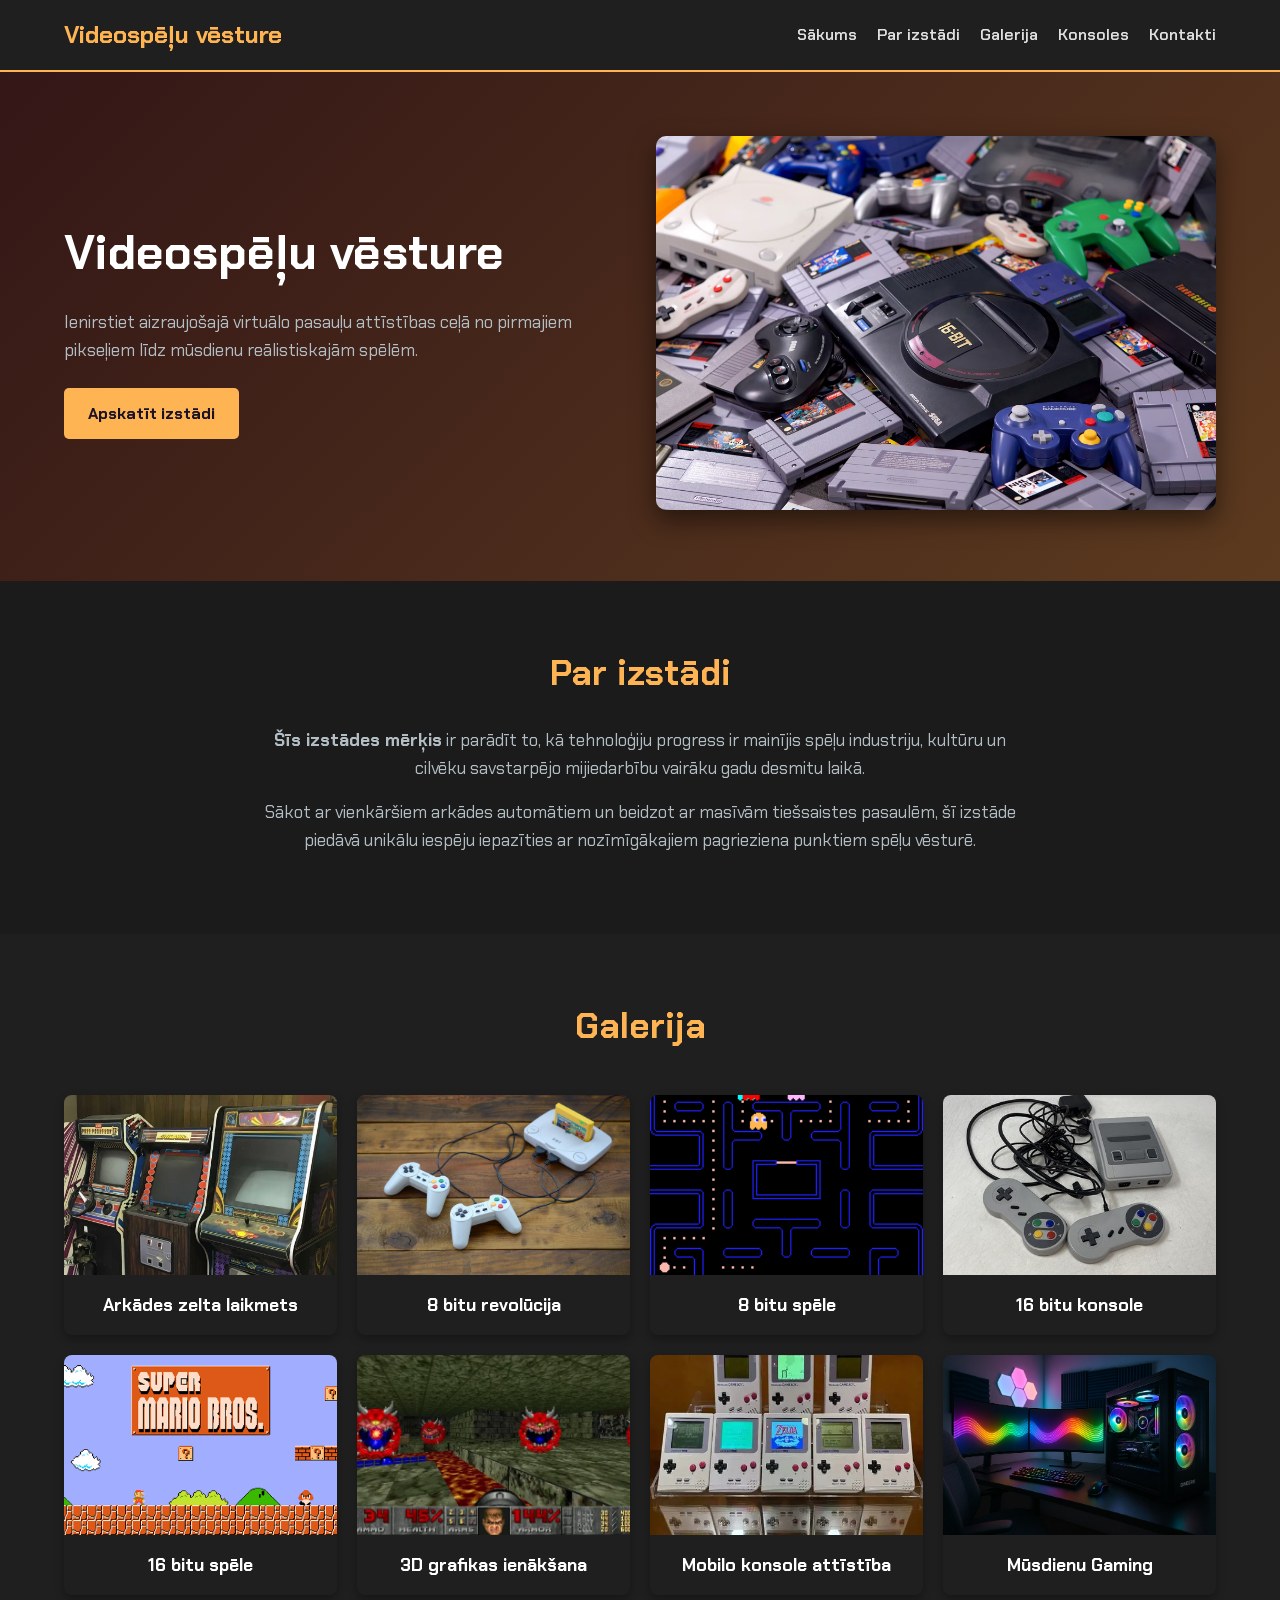
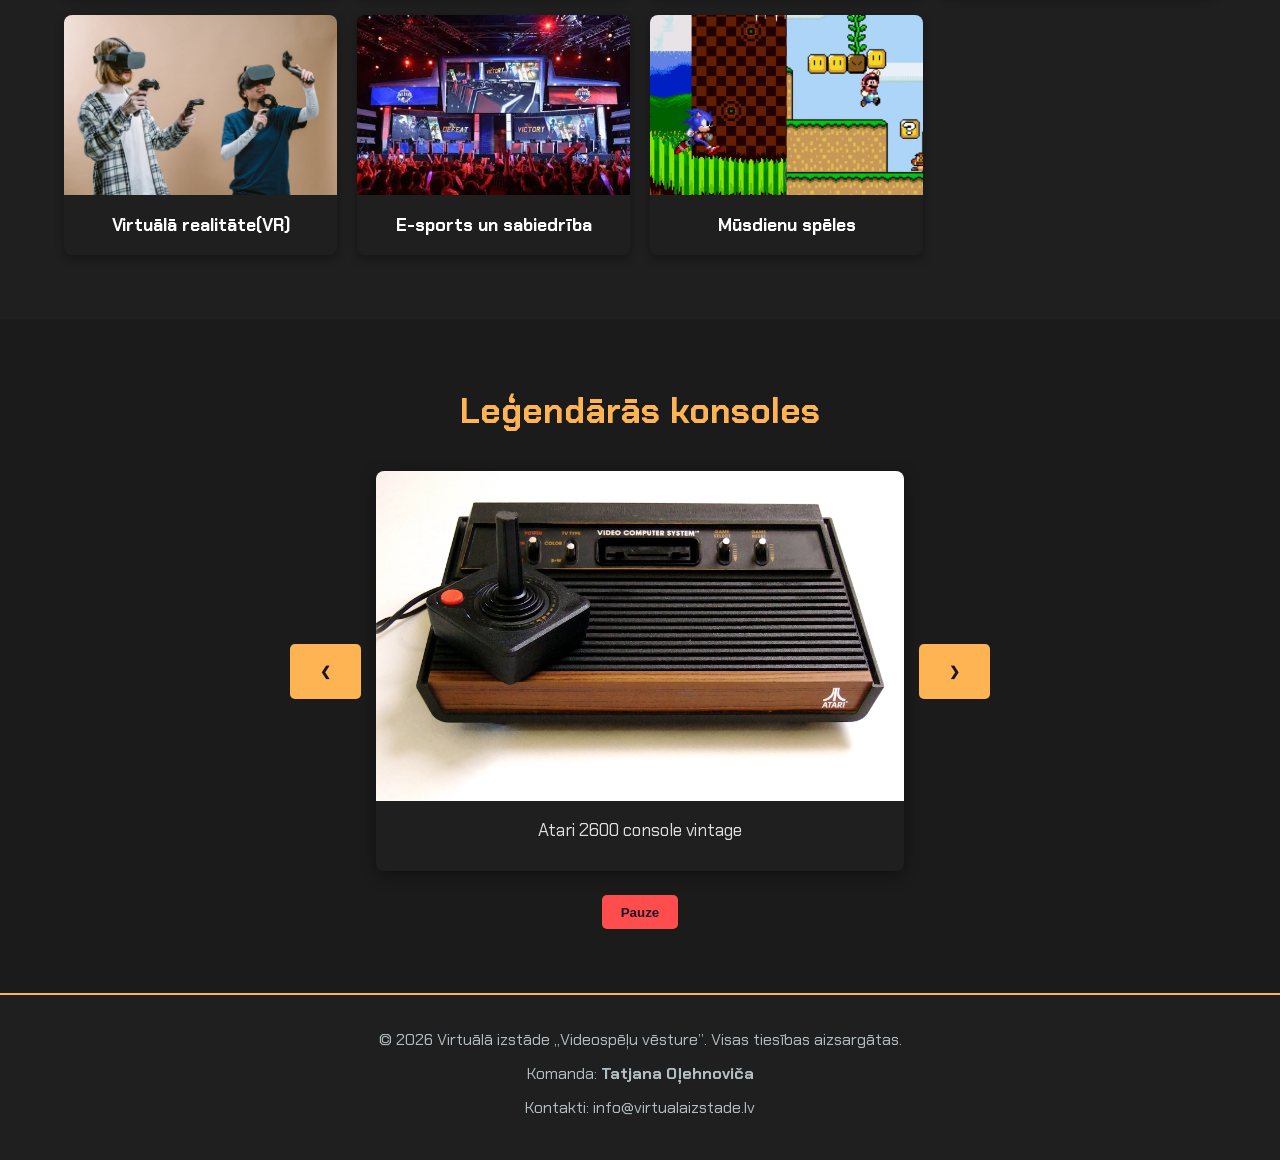
==== commit d9f666ff: "pievienots README, HTML struktūras izmaiņas" ====
--- a/virtuala-izstade/index.html
+++ b/virtuala-izstade/index.html
@@ -57,11 +57,19 @@
                     <h3>8 bitu revolūcija</h3>
                 </article>
                 <article>
+                    <img src="images/image9.jpg" alt="Pacman">
+                    <h3>8 bitu spēle</h3>
+                </article>
+                <article>
                     <img src="images/image3.jpg" alt="16 bitu ēras spēle">
                     <h3>16 bitu konsole</h3>
                 </article>
+                 <article>
+                    <img src="images/image10.jpg" alt="Super Mario Bros">
+                    <h3>16 bitu spēle</h3>
+                </article>
                 <article>
-                    <img src="images/image4.jpg" alt="Pāreja uz 3D grafiku">
+                    <img src="images/image4.jpg" alt="Doom">
                     <h3>3D grafikas ienākšana</h3>
                 </article>
                 <article>
@@ -79,6 +87,10 @@
                 <article>
                     <img src="images/image8.jpg" alt="E-sporta turnīrs">
                     <h3>E-sports un sabiedrība</h3>
+                </article>
+                <article>
+                    <img src="images/image11.jpg" alt="Mūsdienu spēles">
+                    <h3>Mūsdienu spēles</h3>
                 </article>
                 </div>
             </div>
--- a/virtuala-izstade/css/style.css
+++ b/virtuala-izstade/css/style.css
@@ -258,7 +258,7 @@
     cursor: pointer;
     font-weight: bold;
     border-radius: 5px;
-    transition: background 0.3s;
+    transition: background-color 0.3s;
 }
 
 .carousel-btn:hover {
@@ -277,7 +277,7 @@
     border-radius: 5px;
     cursor: pointer;
     font-weight: bold;
-    transition: background 0.3s;
+    transition: background-color 0.3s;
 }
 
 #pause-play-btn:hover {
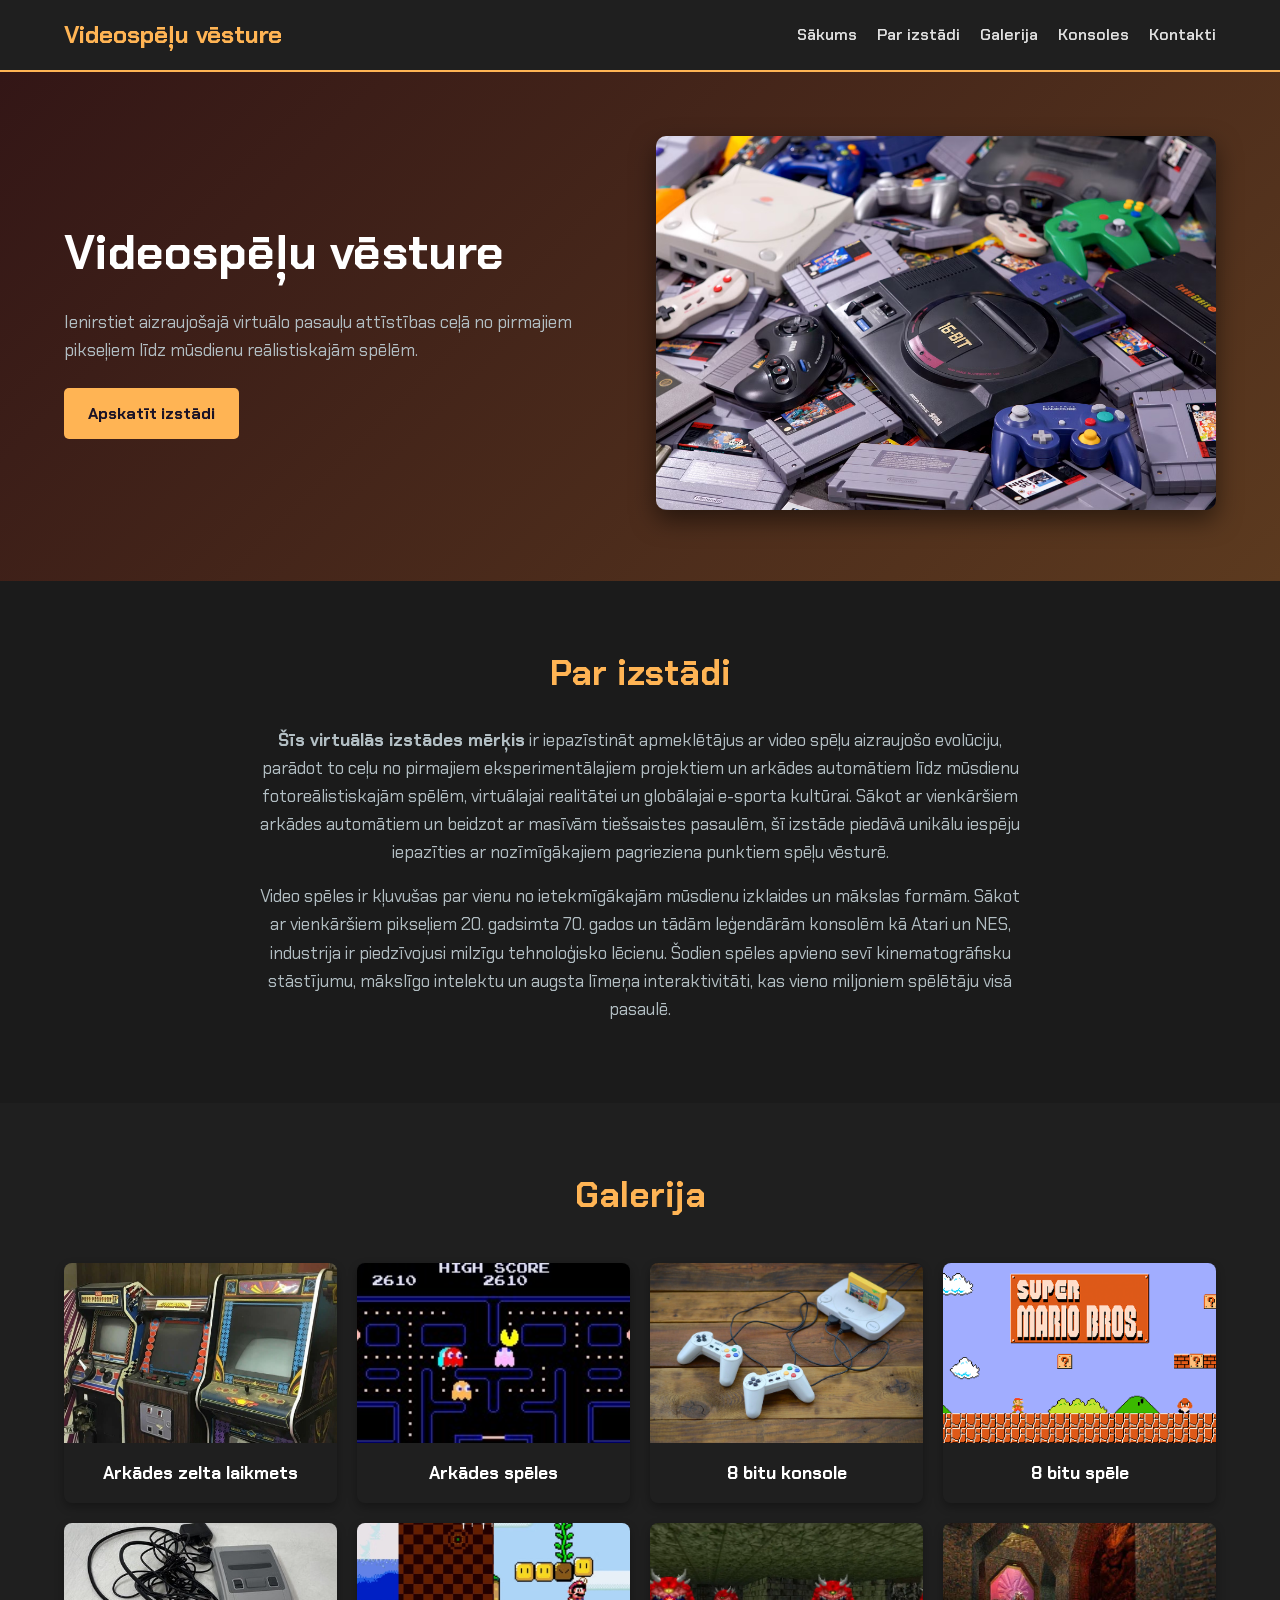
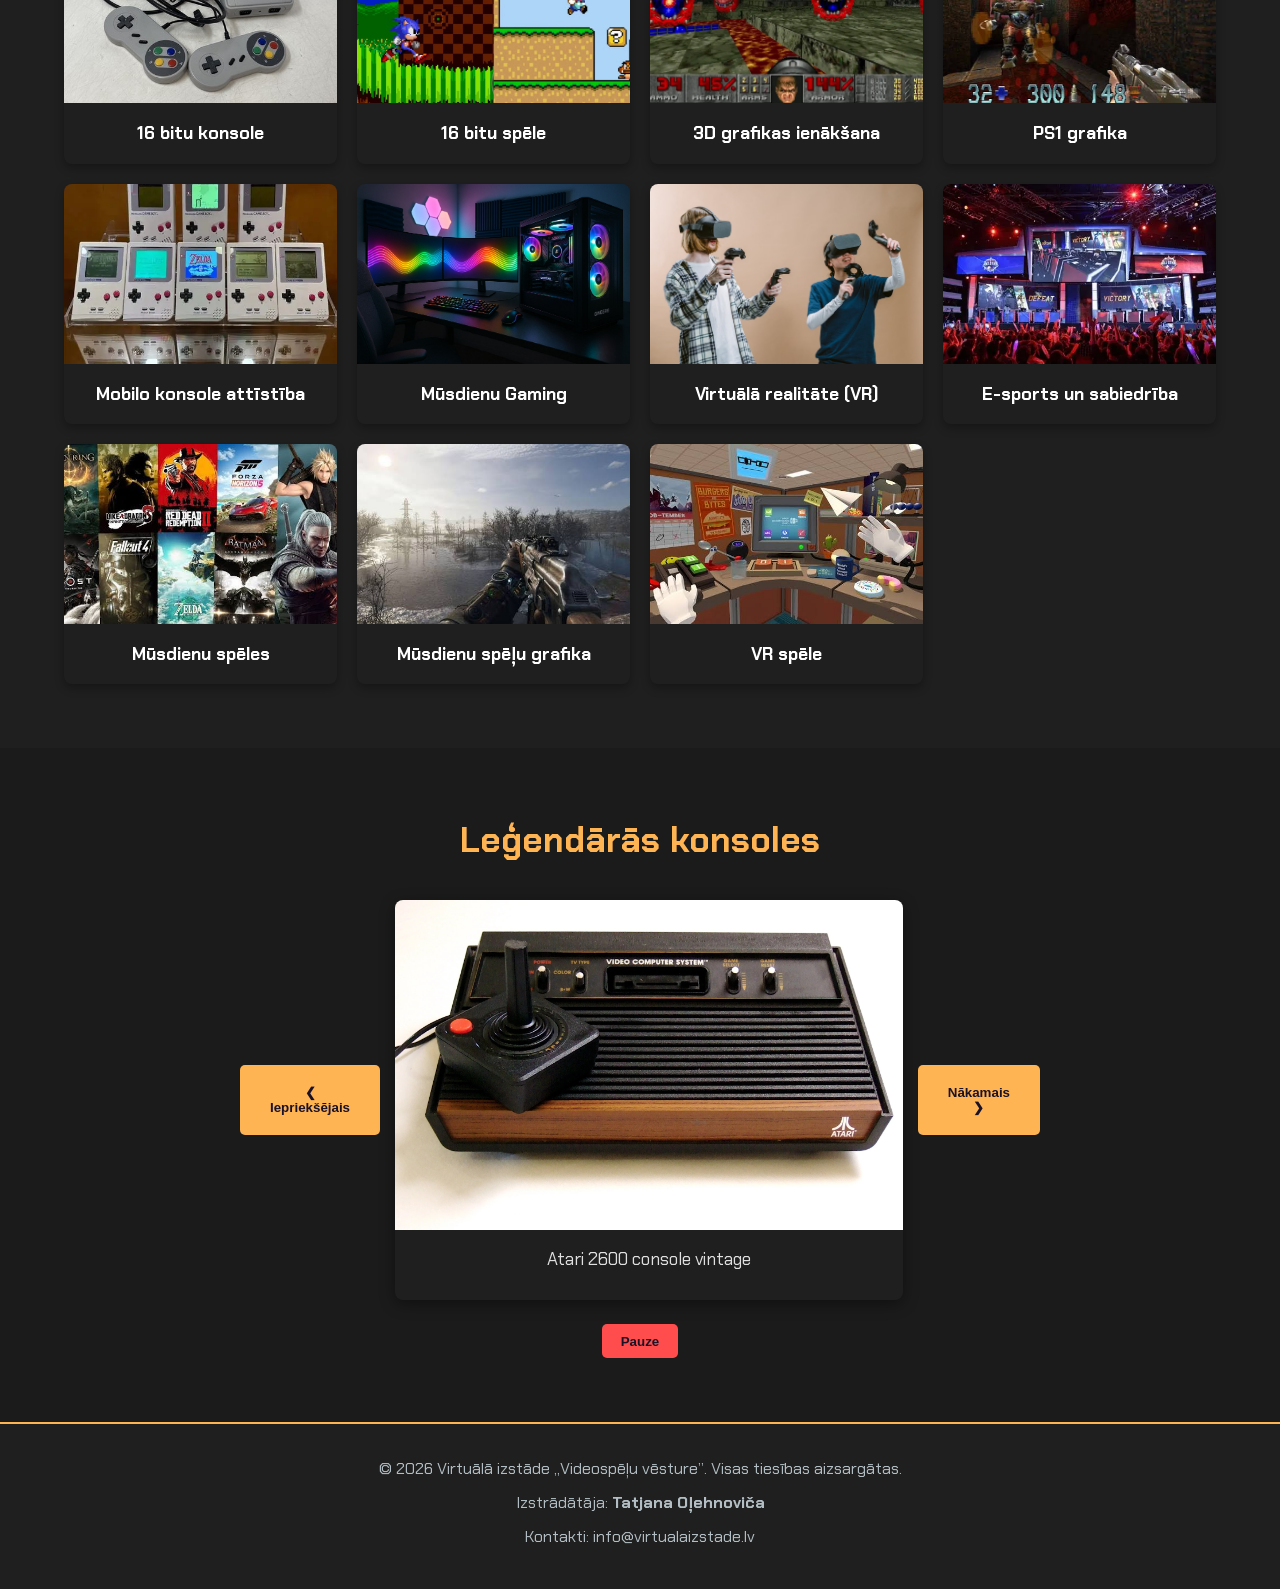
==== commit 8fe90c53: "HTML izmaiņa" ====
--- a/virtuala-izstade/index.html
+++ b/virtuala-izstade/index.html
@@ -39,8 +39,8 @@
         <!-- About -->
         <section id="about" class="about-section">
             <h2>Par izstādi</h2>
-            <p><strong>Šīs izstādes mērķis</strong> ir parādīt to, kā tehnoloģiju progress ir mainījis spēļu industriju, kultūru un cilvēku savstarpējo mijiedarbību vairāku gadu desmitu laikā.</p>
-            <p>Sākot ar vienkāršiem arkādes automātiem un beidzot ar masīvām tiešsaistes pasaulēm, šī izstāde piedāvā unikālu iespēju iepazīties ar nozīmīgākajiem pagrieziena punktiem spēļu vēsturē.</p>
+            <p><strong>Šīs virtuālās izstādes mērķis</strong> ir iepazīstināt apmeklētājus ar video spēļu aizraujošo evolūciju, parādot to ceļu no pirmajiem eksperimentālajiem projektiem un arkādes automātiem līdz mūsdienu fotoreālistiskajām spēlēm, virtuālajai realitātei un globālajai e-sporta kultūrai. Sākot ar vienkāršiem arkādes automātiem un beidzot ar masīvām tiešsaistes pasaulēm, šī izstāde piedāvā unikālu iespēju iepazīties ar nozīmīgākajiem pagrieziena punktiem spēļu vēsturē.</p>
+            <p>Video spēles ir kļuvušas par vienu no ietekmīgākajām mūsdienu izklaides un mākslas formām. Sākot ar vienkāršiem pikseļiem 20. gadsimta 70. gados un tādām leģendārām konsolēm kā Atari un NES, industrija ir piedzīvojusi milzīgu tehnoloģisko lēcienu. Šodien spēles apvieno sevī kinematogrāfisku stāstījumu, mākslīgo intelektu un augsta līmeņa interaktivitāti, kas vieno miljoniem spēlētāju visā pasaulē.</p>
         </section>
 
         <!-- Gallery  -->
@@ -49,49 +49,66 @@
             <div class="gallery-grid">
                 <div class="gallery-item">
                     <article>
-                    <img src="images/image1.jpg" alt="Pirmie arkādes automāti">
-                    <h3>Arkādes zelta laikmets</h3>
-                </article>
-                <article>
-                    <img src="images/image2.jpg" alt="Klasiskā 8 bitu konsole">
-                    <h3>8 bitu revolūcija</h3>
-                </article>
-                <article>
-                    <img src="images/image9.jpg" alt="Pacman">
-                    <h3>8 bitu spēle</h3>
-                </article>
-                <article>
-                    <img src="images/image3.jpg" alt="16 bitu ēras spēle">
-                    <h3>16 bitu konsole</h3>
-                </article>
-                 <article>
-                    <img src="images/image10.jpg" alt="Super Mario Bros">
-                    <h3>16 bitu spēle</h3>
-                </article>
-                <article>
-                    <img src="images/image4.jpg" alt="Doom">
-                    <h3>3D grafikas ienākšana</h3>
-                </article>
-                <article>
-                    <img src="images/image5.jpg" alt="Rokas spēļu konsoles">
-                    <h3>Mobilo konsole attīstība</h3>
-                </article>
-                <article>
-                    <img src="images/image6.jpg" alt="Mūsdienu spēļu dators">
-                    <h3>Mūsdienu Gaming</h3>
-                </article>
-                <article>
-                    <img src="images/image7.jpg" alt="Virtuālā realitāte VR">
-                    <h3>Virtuālā realitāte(VR)</h3>
-                </article>
-                <article>
-                    <img src="images/image8.jpg" alt="E-sporta turnīrs">
-                    <h3>E-sports un sabiedrība</h3>
-                </article>
-                <article>
-                    <img src="images/image11.jpg" alt="Mūsdienu spēles">
-                    <h3>Mūsdienu spēles</h3>
-                </article>
+                        <img src="images/image1.jpg" alt="Pirmie arkādes automāti">
+                        <h3>Arkādes zelta laikmets</h3>
+                    </article>
+                    <article>
+                        <img src="images/image9.jpg" alt="Pacman">
+                        <h3>Arkādes spēles</h3>
+                    </article>
+                    <article>
+                        <img src="images/image2.jpg" alt="Klasiskā 8 bitu konsole">
+                        <h3>8 bitu konsole</h3>
+                    </article>
+                    <article>
+                        <img src="images/image10.jpg" alt="Super Mario Bros">
+                        <h3>8 bitu spēle</h3>
+                    </article>
+                    
+                    <article>
+                        <img src="images/image3.jpg" alt="16 bitu konsole">
+                        <h3>16 bitu konsole</h3>
+                    </article>
+                    <article>
+                        <img src="images/image11.jpg" alt="16 bitu spēles">
+                        <h3>16 bitu spēle</h3>
+                    </article>
+                    <article>
+                        <img src="images/image4.jpg" alt="Doom">
+                        <h3>3D grafikas ienākšana</h3>
+                    </article>
+                    <article>
+                        <img src="images/image14.jpg" alt="PS1 spēle">
+                        <h3>PS1 grafika</h3>
+                    </article>
+                    <article>
+                        <img src="images/image5.jpg" alt="Rokas spēļu konsoles">
+                        <h3>Mobilo konsole attīstība</h3>
+                    </article>
+                    <article>
+                        <img src="images/image6.jpg" alt="Mūsdienu spēļu dators">
+                        <h3>Mūsdienu Gaming</h3>
+                    </article>
+                    <article>
+                        <img src="images/image7.jpg" alt="VR">
+                        <h3>Virtuālā realitāte (VR)</h3>
+                    </article>
+                    <article>
+                        <img src="images/image8.jpg" alt="E-sporta turnīrs">
+                        <h3>E-sports un sabiedrība</h3>
+                    </article>
+                    <article>
+                        <img src="images/image12.jpg" alt="Mūsdienu spēles">
+                        <h3>Mūsdienu spēles</h3>
+                    </article>
+                    <article>
+                        <img src="images/image13.jpg" alt="Mūsdienu spēļe">
+                        <h3>Mūsdienu spēļu grafika</h3>
+                    </article>
+                    <article>
+                        <img src="images/image15.jpg" alt="VR J*b Simulator">
+                        <h3>VR spēle</h3>
+                    </article>
                 </div>
             </div>
         </section>
@@ -100,7 +117,7 @@
         <section id="carousel" class="carousel-section">
             <h2>Leģendārās konsoles</h2>
             <div class="carousel-container">
-                <button class="carousel-btn prev-btn">&#10094;</button>
+                <button class="carousel-btn prev-btn">&#10094;  Iepriekšējais</button>
                 <div class="carousel-track-container">
 
                     <div class="carousel-slide">
@@ -127,7 +144,7 @@
                     </div>
                     
                 </div>
-                <button class="carousel-btn next-btn">&#10095;</button>
+                <button class="carousel-btn next-btn">Nākamais &#10095;</button>
             </div>
             <div class="carousel-controls">
                 <button id="pause-play-btn">Pauze / Atsākt</button>
@@ -138,7 +155,7 @@
     <!-- 2.6. Footer -->
     <footer id="footer">
         <p>&copy; 2026 Virtuālā izstāde „Videospēļu vēsture”. Visas tiesības aizsargātas.</p>
-        <p>Komanda: <strong>Tatjana Oļehnoviča</strong> </p>
+        <p>Izstrādātāja: <strong>Tatjana Oļehnoviča</strong> </p>
         <p>Kontakti: info@virtualaizstade.lv</p>
     </footer>
 
--- a/virtuala-izstade/css/style.css
+++ b/virtuala-izstade/css/style.css
@@ -194,7 +194,7 @@
     align-items: center;
     justify-content: center;
     gap: 15px;
-    max-width: 700px;
+    max-width: 800px;
     margin: 0 auto 1.5rem auto;
 }
 
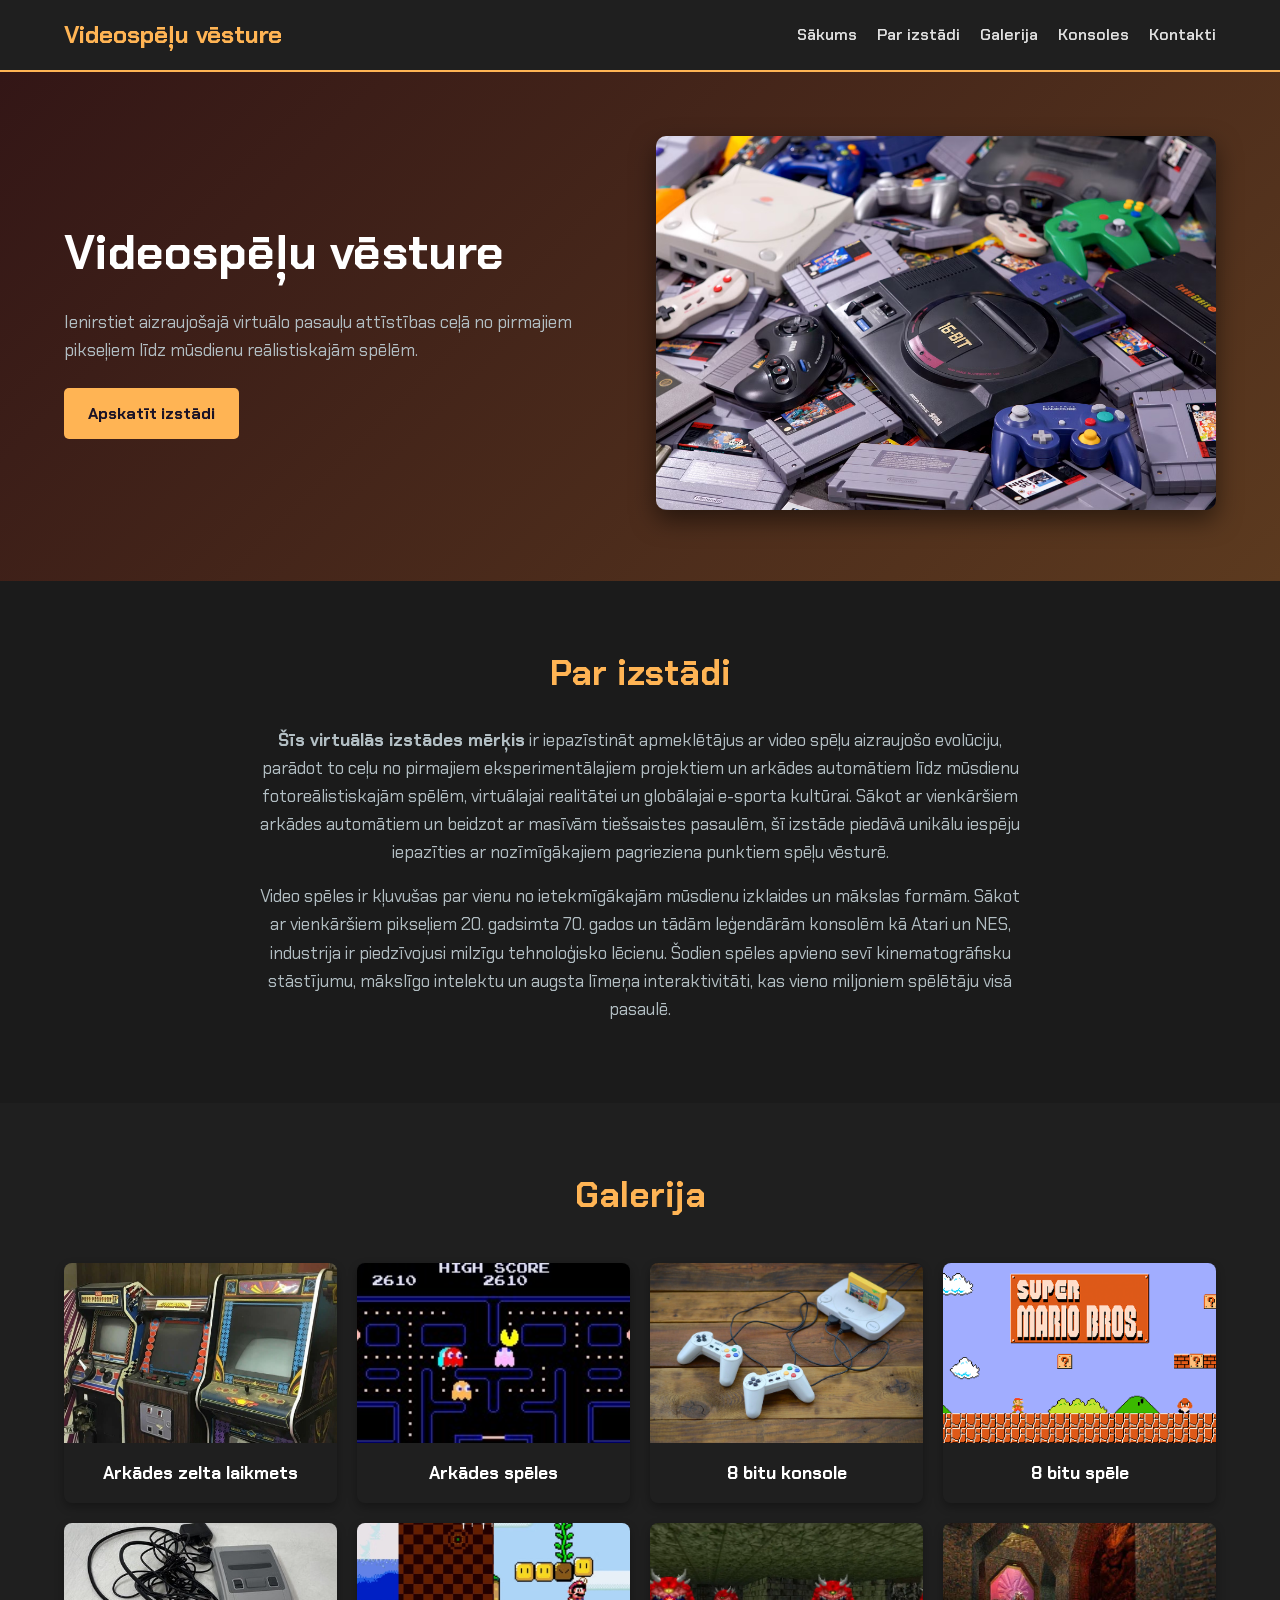
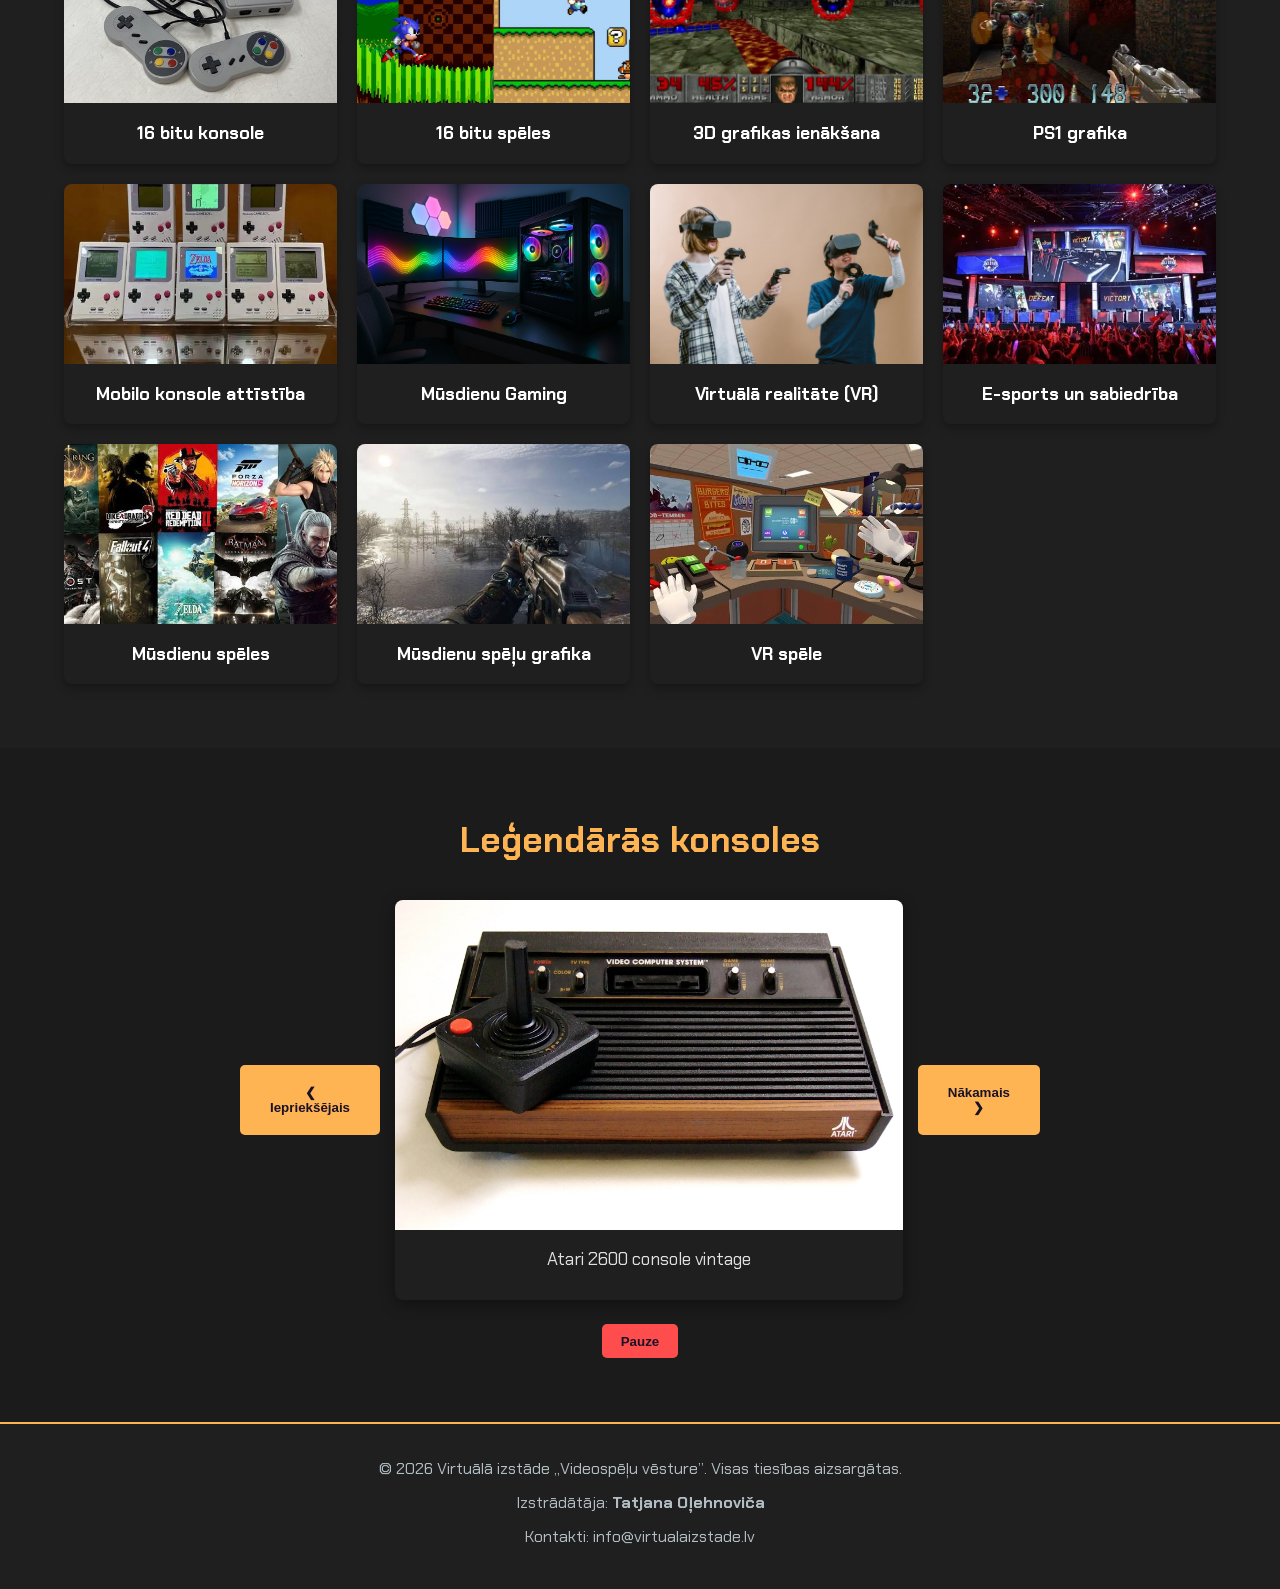
==== commit 3b92a621: "HTML izmaiņas" ====
--- a/virtuala-izstade/index.html
+++ b/virtuala-izstade/index.html
@@ -71,7 +71,7 @@
                     </article>
                     <article>
                         <img src="images/image11.jpg" alt="16 bitu spēles">
-                        <h3>16 bitu spēle</h3>
+                        <h3>16 bitu spēles</h3>
                     </article>
                     <article>
                         <img src="images/image4.jpg" alt="Doom">
@@ -106,7 +106,7 @@
                         <h3>Mūsdienu spēļu grafika</h3>
                     </article>
                     <article>
-                        <img src="images/image15.jpg" alt="VR J*b Simulator">
+                        <img src="images/image15.jpg" alt="VR Job Simulator">
                         <h3>VR spēle</h3>
                     </article>
                 </div>
